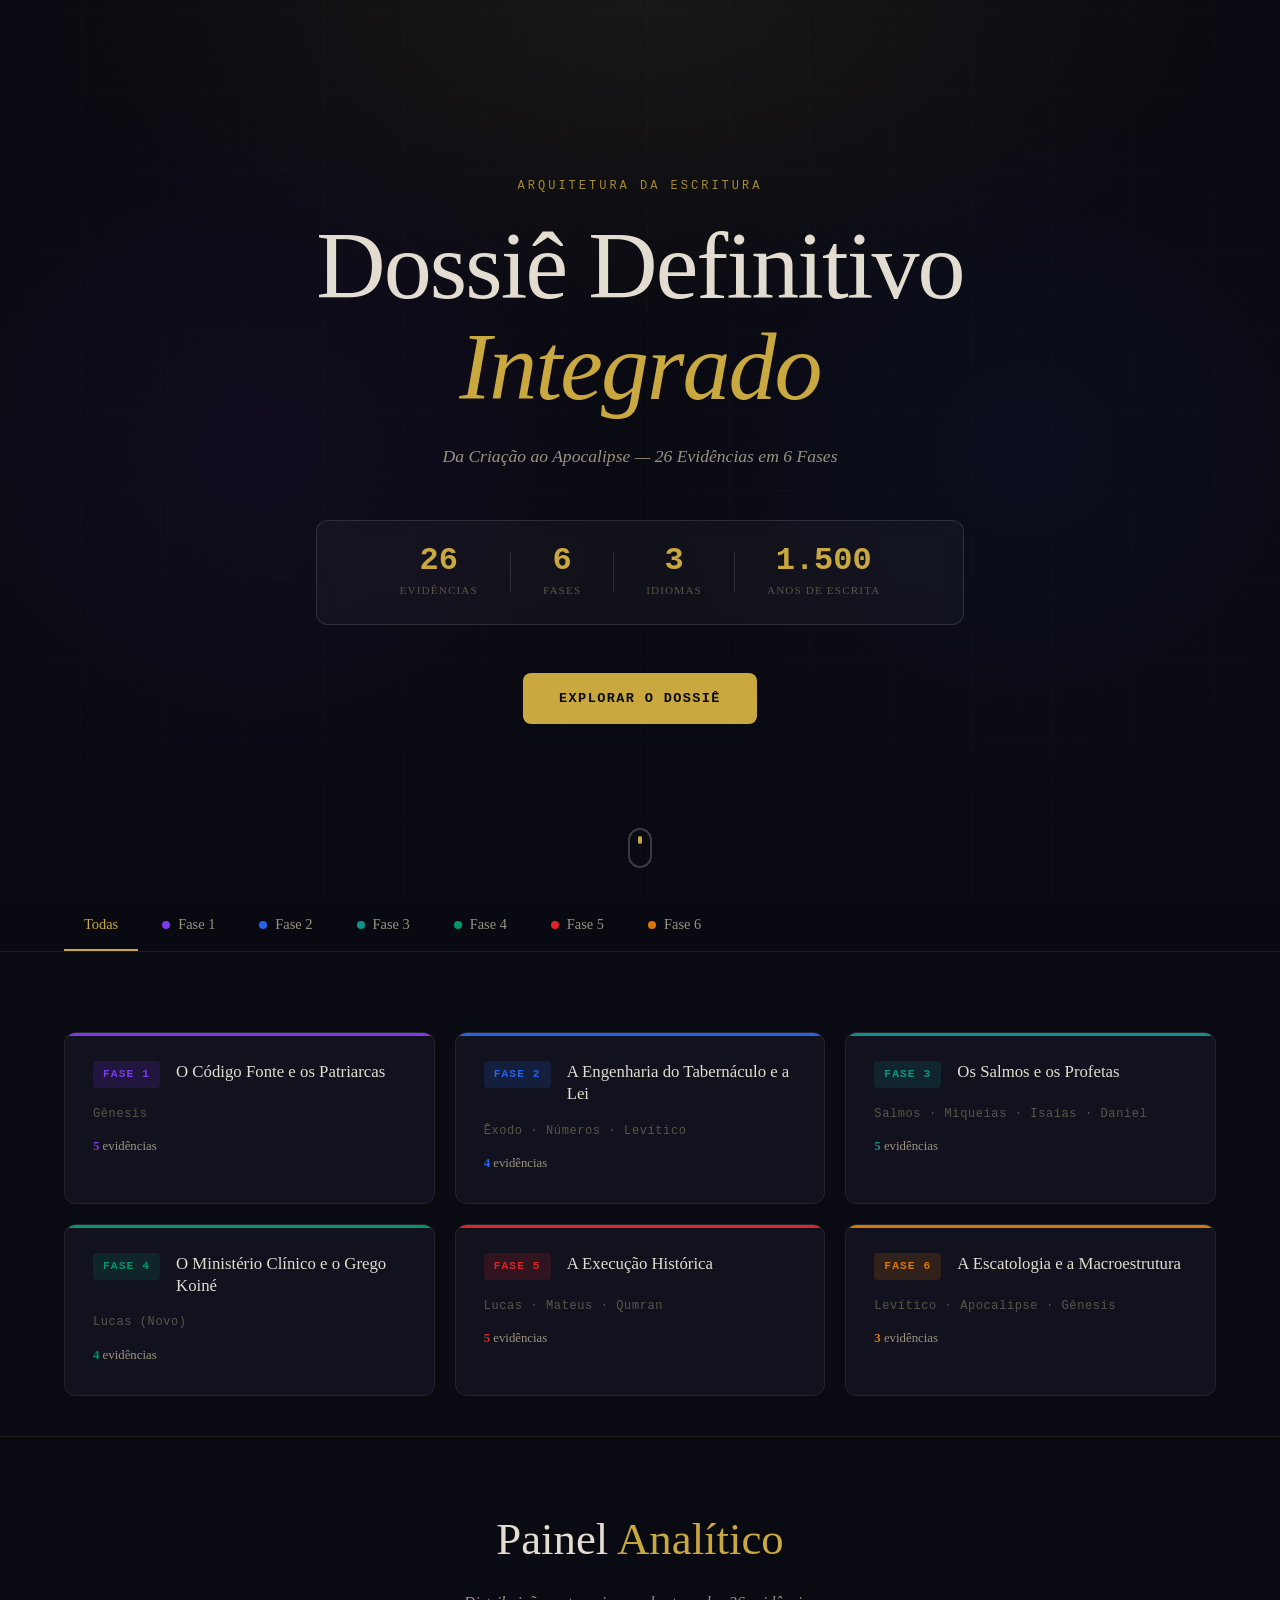
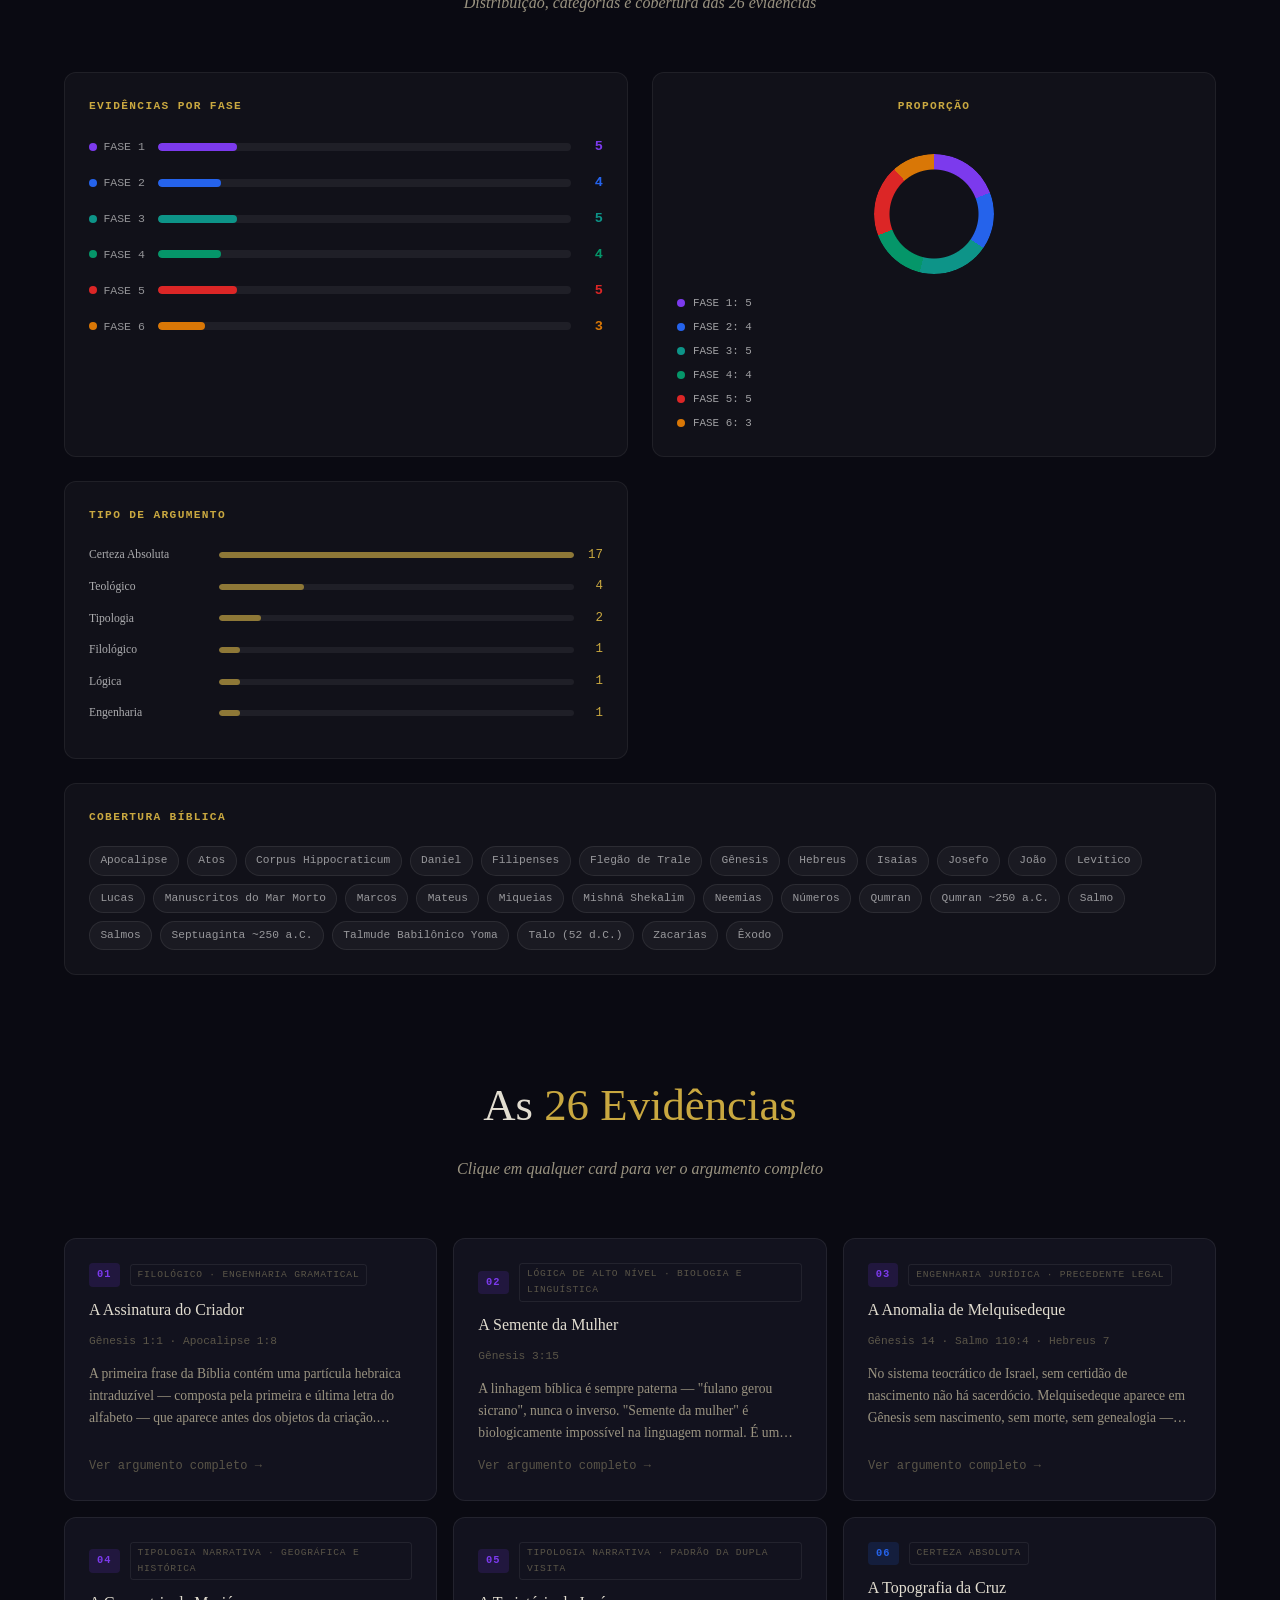
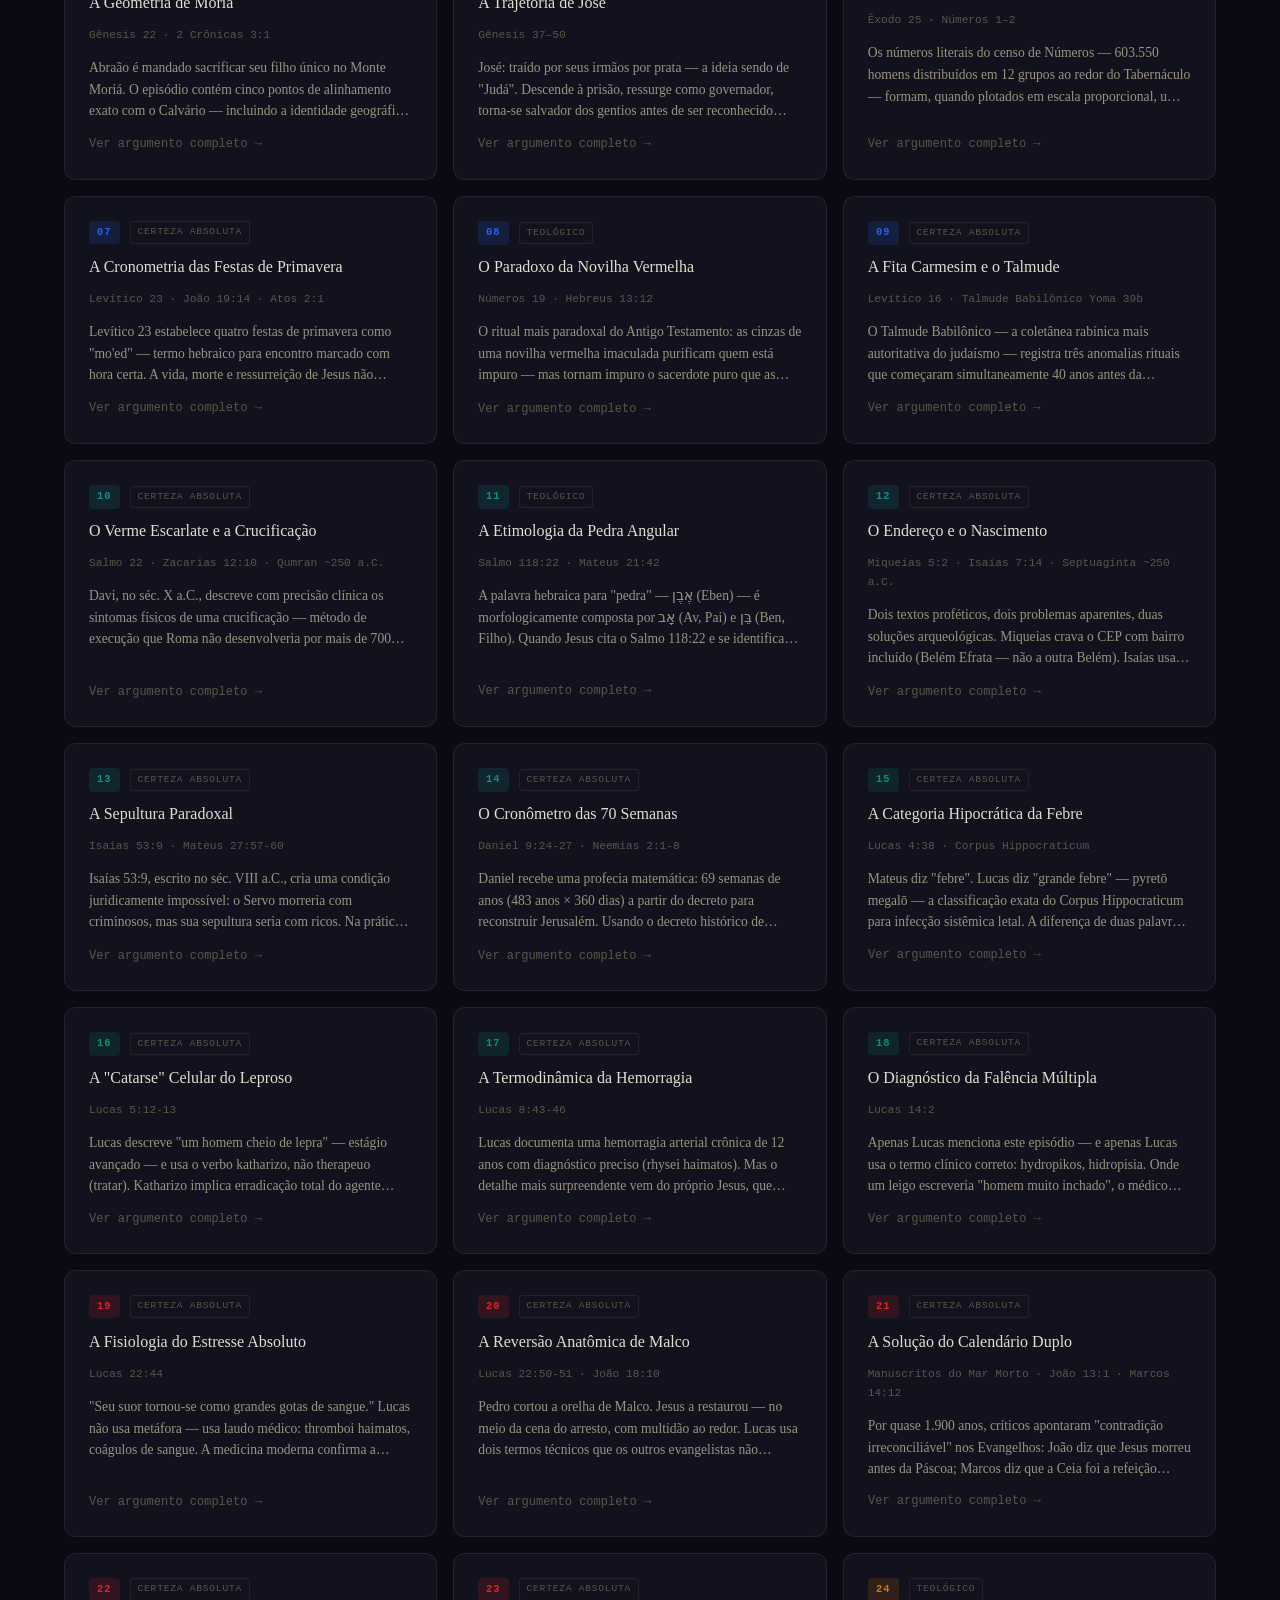
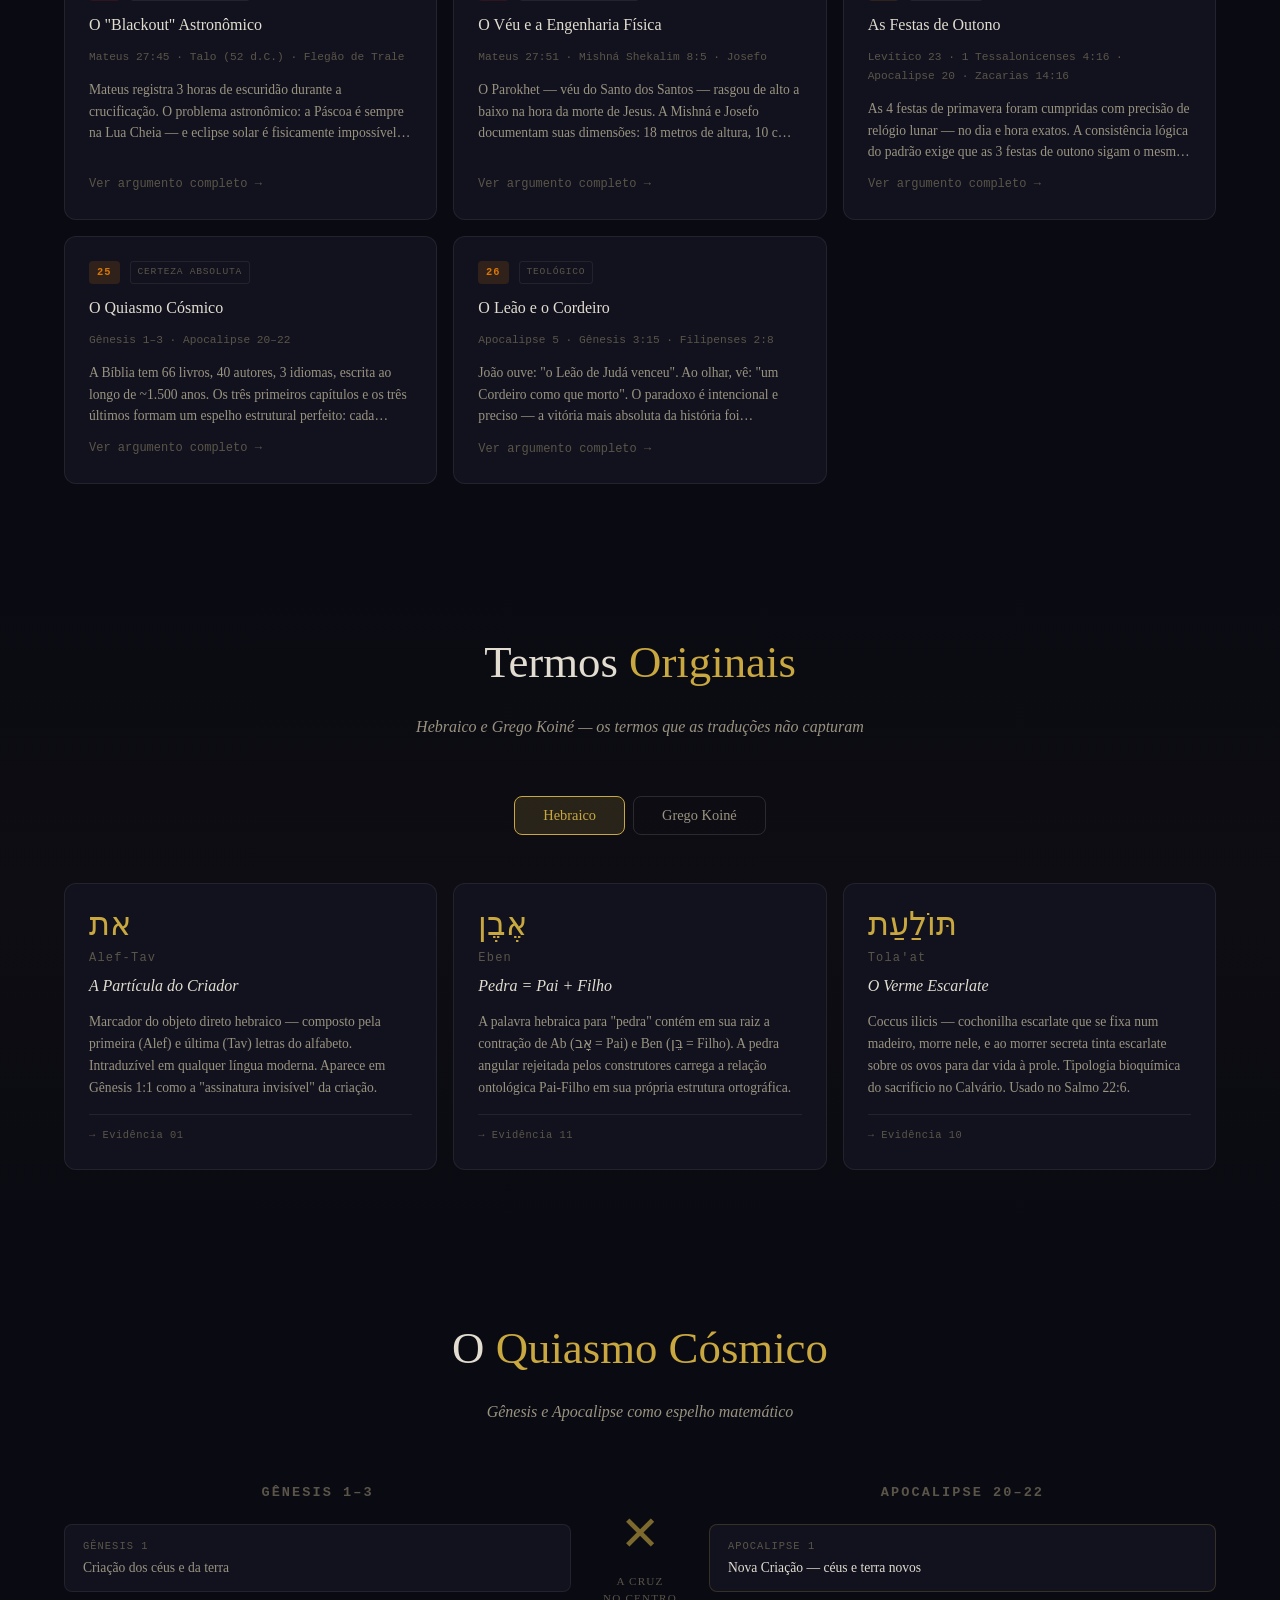
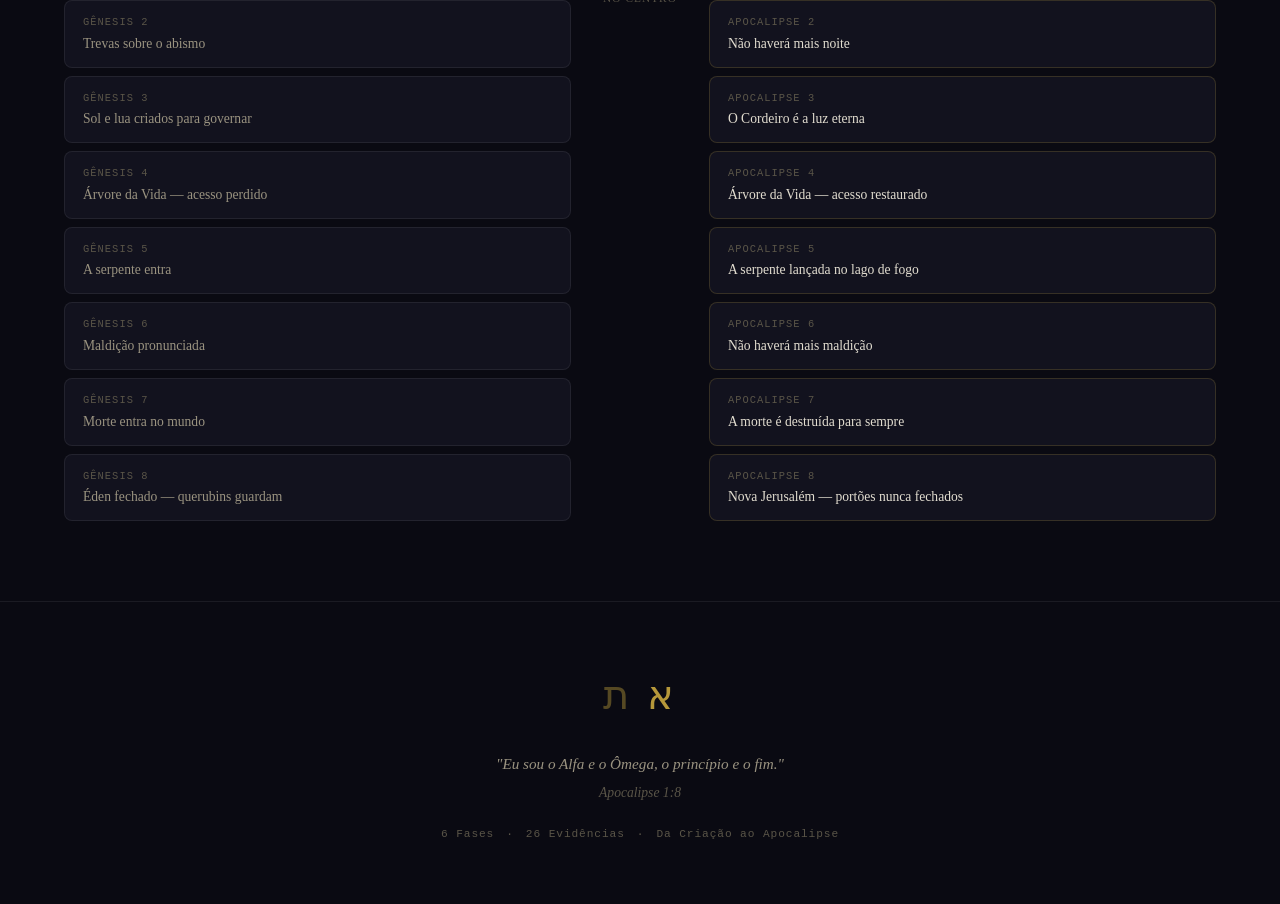
==== index.html @ d9130c36 "feat: Dossiê Definitivo Integrado — 26 evidências apologéticas" ====
<!DOCTYPE html>
<html lang="pt-BR">
<head>
  <meta charset="UTF-8">
  <meta name="viewport" content="width=device-width, initial-scale=1.0">
  <title>Dossiê Definitivo — Da Criação ao Apocalipse</title>
  <link rel="stylesheet" href="style.css">
</head>
<body>

  <!-- HERO -->
  <header class="hero">
    <div class="hero-bg"></div>
    <div class="hero-content">
      <p class="hero-eyebrow">Arquitetura da Escritura</p>
      <h1 class="hero-title">Dossiê Definitivo<br><span>Integrado</span></h1>
      <p class="hero-subtitle">Da Criação ao Apocalipse — 26 Evidências em 6 Fases</p>
      <div class="hero-stats">
        <div class="stat"><span class="stat-num">26</span><span class="stat-label">Evidências</span></div>
        <div class="stat-divider"></div>
        <div class="stat"><span class="stat-num">6</span><span class="stat-label">Fases</span></div>
        <div class="stat-divider"></div>
        <div class="stat"><span class="stat-num">3</span><span class="stat-label">Idiomas</span></div>
        <div class="stat-divider"></div>
        <div class="stat"><span class="stat-num">1.500</span><span class="stat-label">Anos de escrita</span></div>
      </div>
      <a href="#fases" class="hero-cta">Explorar o Dossiê</a>
    </div>
    <div class="scroll-indicator">
      <span></span>
    </div>
  </header>

  <!-- FASES NAV -->
  <nav class="phases-nav" id="fases-nav">
    <div class="phases-nav-inner">
      <button class="phase-btn active" data-phase="all">Todas</button>
      <button class="phase-btn" data-phase="1">
        <span class="phase-dot" style="background:#7c3aed"></span>Fase 1
      </button>
      <button class="phase-btn" data-phase="2">
        <span class="phase-dot" style="background:#2563eb"></span>Fase 2
      </button>
      <button class="phase-btn" data-phase="3">
        <span class="phase-dot" style="background:#0d9488"></span>Fase 3
      </button>
      <button class="phase-btn" data-phase="4">
        <span class="phase-dot" style="background:#059669"></span>Fase 4
      </button>
      <button class="phase-btn" data-phase="5">
        <span class="phase-dot" style="background:#dc2626"></span>Fase 5
      </button>
      <button class="phase-btn" data-phase="6">
        <span class="phase-dot" style="background:#d97706"></span>Fase 6
      </button>
    </div>
  </nav>

  <!-- PHASES OVERVIEW -->
  <section class="phases-overview" id="fases">
    <div class="container">
      <div class="phases-grid" id="phases-grid">
        <!-- Rendered by JS -->
      </div>
    </div>
  </section>

  <!-- DASHBOARD -->
  <section class="dashboard-section" id="dashboard">
    <div class="container">
      <div class="section-header">
        <h2 class="section-title">Painel <span class="gold">Analítico</span></h2>
        <p class="section-subtitle">Distribuição, categorias e cobertura das 26 evidências</p>
      </div>
      <div class="dashboard-grid">
        <div class="dash-widget widget-bars">
          <h3 class="dash-widget-title">Evidências por Fase</h3>
          <div class="dash-bars" id="dash-bars"></div>
        </div>
        <div class="dash-widget widget-donut">
          <h3 class="dash-widget-title">Proporção</h3>
          <div class="dash-donut" id="dash-donut"></div>
          <div class="dash-donut-legend" id="dash-donut-legend"></div>
        </div>
        <div class="dash-widget widget-cats">
          <h3 class="dash-widget-title">Tipo de Argumento</h3>
          <div class="dash-cat-list" id="dash-cat-list"></div>
        </div>
        <div class="dash-widget widget-books">
          <h3 class="dash-widget-title">Cobertura Bíblica</h3>
          <div class="dash-books-chips" id="dash-books-chips"></div>
        </div>
      </div>
    </div>
  </section>

  <!-- EVIDENCE CARDS -->
  <section class="evidences-section">
    <div class="container">
      <div class="section-header">
        <h2 class="section-title">As <span class="gold">26 Evidências</span></h2>
        <p class="section-subtitle">Clique em qualquer card para ver o argumento completo</p>
      </div>
      <div class="cards-grid" id="cards-grid">
        <!-- Rendered by JS -->
      </div>
    </div>
  </section>

  <!-- GLOSSARY -->
  <section class="glossary-section">
    <div class="container">
      <div class="section-header">
        <h2 class="section-title">Termos <span class="gold">Originais</span></h2>
        <p class="section-subtitle">Hebraico e Grego Koiné — os termos que as traduções não capturam</p>
      </div>
      <div class="glossary-tabs">
        <button class="glos-tab active" data-lang="hebraico">Hebraico</button>
        <button class="glos-tab" data-lang="grego">Grego Koiné</button>
      </div>
      <div class="glossary-grid" id="glossary-grid">
        <!-- Rendered by JS -->
      </div>
    </div>
  </section>

  <!-- QUIASMO VISUAL -->
  <section class="chiasm-section">
    <div class="container">
      <div class="section-header">
        <h2 class="section-title">O <span class="gold">Quiasmo Cósmico</span></h2>
        <p class="section-subtitle">Gênesis e Apocalipse como espelho matemático</p>
      </div>
      <div class="chiasm-visual">
        <div class="chiasm-side left">
          <h3>Gênesis 1–3</h3>
          <div class="chiasm-items left-items" id="chiasm-left"></div>
        </div>
        <div class="chiasm-center">
          <div class="chiasm-x">✕</div>
          <div class="chiasm-label">A Cruz<br>no Centro</div>
        </div>
        <div class="chiasm-side right">
          <h3>Apocalipse 20–22</h3>
          <div class="chiasm-items right-items" id="chiasm-right"></div>
        </div>
      </div>
    </div>
  </section>

  <!-- MODAL -->
  <div class="modal-overlay" id="modal-overlay">
    <div class="modal" id="modal">
      <button class="modal-close" id="modal-close">✕</button>
      <div class="modal-content" id="modal-content"></div>
    </div>
  </div>

  <!-- FOOTER -->
  <footer class="footer">
    <div class="container">
      <div class="footer-inner">
        <div class="footer-logo">
          <span class="footer-alef">א</span>
          <span class="footer-tav">ת</span>
        </div>
        <p class="footer-text">
          "Eu sou o Alfa e o Ômega, o princípio e o fim."<br>
          <em>Apocalipse 1:8</em>
        </p>
        <div class="footer-phases">
          <span>6 Fases</span>
          <span>·</span>
          <span>26 Evidências</span>
          <span>·</span>
          <span>Da Criação ao Apocalipse</span>
        </div>
      </div>
    </div>
  </footer>

  <script src="app.js"></script>
</body>
</html>
---- style.css ----
/* =============================================
   RESET & BASE
   ============================================= */
*, *::before, *::after { box-sizing: border-box; margin: 0; padding: 0; }

:root {
  --bg:         #0a0a12;
  --bg2:        #0f0f1a;
  --bg3:        #141422;
  --card:       #12121e;
  --card-hover: #17172a;
  --border:     rgba(255,255,255,0.07);
  --border2:    rgba(255,255,255,0.12);
  --gold:       #c9a840;
  --gold-light: #e8c96a;
  --gold-dim:   rgba(201,168,64,0.15);
  --text:       #e2ddd0;
  --text2:      #9a9380;
  --text3:      #5a5548;

  --p1: #7c3aed; --p1-dim: rgba(124,58,237,0.15);
  --p2: #2563eb; --p2-dim: rgba(37,99,235,0.15);
  --p3: #0d9488; --p3-dim: rgba(13,148,136,0.15);
  --p4: #059669; --p4-dim: rgba(5,150,105,0.15);
  --p5: #dc2626; --p5-dim: rgba(220,38,38,0.15);
  --p6: #d97706; --p6-dim: rgba(217,119,6,0.15);

  --radius: 12px;
  --radius-sm: 8px;
  --transition: 0.25s ease;
}

html { scroll-behavior: smooth; }

body {
  font-family: 'Georgia', 'Times New Roman', serif;
  background: var(--bg);
  color: var(--text);
  line-height: 1.7;
  overflow-x: hidden;
}

.container {
  max-width: 1200px;
  margin: 0 auto;
  padding: 0 24px;
}

/* =============================================
   HERO
   ============================================= */
.hero {
  position: relative;
  min-height: 100vh;
  display: flex;
  align-items: center;
  justify-content: center;
  overflow: hidden;
}

.hero-bg {
  position: absolute;
  inset: 0;
  background:
    radial-gradient(ellipse 80% 60% at 50% 0%, rgba(201,168,64,0.08) 0%, transparent 60%),
    radial-gradient(ellipse 60% 80% at 20% 50%, rgba(124,58,237,0.06) 0%, transparent 50%),
    radial-gradient(ellipse 60% 80% at 80% 50%, rgba(37,99,235,0.05) 0%, transparent 50%),
    var(--bg);
}

.hero-bg::before {
  content: '';
  position: absolute;
  inset: 0;
  background-image:
    repeating-linear-gradient(
      0deg,
      transparent,
      transparent 80px,
      rgba(255,255,255,0.012) 80px,
      rgba(255,255,255,0.012) 81px
    ),
    repeating-linear-gradient(
      90deg,
      transparent,
      transparent 80px,
      rgba(255,255,255,0.012) 80px,
      rgba(255,255,255,0.012) 81px
    );
}

.hero-content {
  position: relative;
  z-index: 1;
  text-align: center;
  max-width: 760px;
  padding: 40px 24px;
}

.hero-eyebrow {
  font-family: 'Courier New', monospace;
  font-size: 0.75rem;
  letter-spacing: 0.25em;
  text-transform: uppercase;
  color: var(--gold);
  margin-bottom: 20px;
  opacity: 0.8;
}

.hero-title {
  font-size: clamp(3rem, 8vw, 6rem);
  font-weight: 400;
  line-height: 1.05;
  letter-spacing: -0.02em;
  color: var(--text);
  margin-bottom: 24px;
}

.hero-title span {
  color: var(--gold);
  font-style: italic;
}

.hero-subtitle {
  font-size: 1.1rem;
  color: var(--text2);
  margin-bottom: 48px;
  font-style: italic;
}

.hero-stats {
  display: flex;
  align-items: center;
  justify-content: center;
  gap: 0;
  margin-bottom: 48px;
  padding: 24px 32px;
  background: rgba(255,255,255,0.03);
  border: 1px solid var(--border2);
  border-radius: var(--radius);
  backdrop-filter: blur(8px);
  flex-wrap: wrap;
  gap: 8px;
}

.stat {
  display: flex;
  flex-direction: column;
  align-items: center;
  padding: 0 24px;
}

.stat-num {
  font-size: 2rem;
  font-weight: 700;
  color: var(--gold);
  font-family: 'Courier New', monospace;
  line-height: 1;
}

.stat-label {
  font-size: 0.7rem;
  color: var(--text3);
  letter-spacing: 0.1em;
  text-transform: uppercase;
  margin-top: 4px;
}

.stat-divider {
  width: 1px;
  height: 40px;
  background: var(--border2);
}

.hero-cta {
  display: inline-block;
  padding: 14px 36px;
  background: var(--gold);
  color: #0a0a12;
  text-decoration: none;
  font-family: 'Courier New', monospace;
  font-size: 0.85rem;
  letter-spacing: 0.1em;
  text-transform: uppercase;
  border-radius: var(--radius-sm);
  font-weight: 700;
  transition: all var(--transition);
}

.hero-cta:hover {
  background: var(--gold-light);
  transform: translateY(-2px);
  box-shadow: 0 8px 32px rgba(201,168,64,0.3);
}

.scroll-indicator {
  position: absolute;
  bottom: 32px;
  left: 50%;
  transform: translateX(-50%);
}

.scroll-indicator span {
  display: block;
  width: 24px;
  height: 40px;
  border: 2px solid rgba(255,255,255,0.2);
  border-radius: 12px;
  position: relative;
}

.scroll-indicator span::after {
  content: '';
  position: absolute;
  top: 6px;
  left: 50%;
  transform: translateX(-50%);
  width: 4px;
  height: 8px;
  background: var(--gold);
  border-radius: 2px;
  animation: scroll-bounce 2s ease infinite;
}

@keyframes scroll-bounce {
  0%, 100% { top: 6px; opacity: 1; }
  50% { top: 18px; opacity: 0.3; }
}

/* =============================================
   PHASES NAV
   ============================================= */
.phases-nav {
  position: sticky;
  top: 0;
  z-index: 100;
  background: rgba(10, 10, 18, 0.92);
  backdrop-filter: blur(16px);
  border-bottom: 1px solid var(--border);
}

.phases-nav-inner {
  max-width: 1200px;
  margin: 0 auto;
  padding: 0 24px;
  display: flex;
  gap: 4px;
  overflow-x: auto;
  scrollbar-width: none;
  -ms-overflow-style: none;
}

.phases-nav-inner::-webkit-scrollbar { display: none; }

.phase-btn {
  padding: 16px 20px;
  background: none;
  border: none;
  color: var(--text2);
  cursor: pointer;
  font-family: 'Georgia', serif;
  font-size: 0.9rem;
  white-space: nowrap;
  border-bottom: 2px solid transparent;
  transition: all var(--transition);
  display: flex;
  align-items: center;
  gap: 8px;
}

.phase-btn:hover { color: var(--text); }

.phase-btn.active {
  color: var(--gold);
  border-bottom-color: var(--gold);
}

.phase-dot {
  display: inline-block;
  width: 8px;
  height: 8px;
  border-radius: 50%;
  flex-shrink: 0;
}

/* =============================================
   PHASES OVERVIEW
   ============================================= */
.phases-overview {
  padding: 80px 0 40px;
}

.phases-grid {
  display: grid;
  grid-template-columns: repeat(auto-fill, minmax(340px, 1fr));
  gap: 20px;
}

.phase-card {
  background: var(--card);
  border: 1px solid var(--border);
  border-radius: var(--radius);
  padding: 28px;
  cursor: pointer;
  transition: all var(--transition);
  position: relative;
  overflow: hidden;
}

.phase-card::before {
  content: '';
  position: absolute;
  top: 0;
  left: 0;
  right: 0;
  height: 3px;
  background: var(--phase-color, var(--gold));
  border-radius: var(--radius) var(--radius) 0 0;
}

.phase-card:hover {
  border-color: var(--border2);
  background: var(--card-hover);
  transform: translateY(-2px);
}

.phase-card-header {
  display: flex;
  align-items: flex-start;
  gap: 16px;
  margin-bottom: 16px;
}

.phase-num {
  font-family: 'Courier New', monospace;
  font-size: 0.7rem;
  font-weight: 700;
  letter-spacing: 0.1em;
  color: var(--phase-color, var(--gold));
  background: var(--phase-dim, var(--gold-dim));
  padding: 4px 10px;
  border-radius: 4px;
  white-space: nowrap;
}

.phase-card-title {
  font-size: 1.05rem;
  color: var(--text);
  font-weight: 400;
  line-height: 1.3;
}

.phase-card-books {
  font-size: 0.75rem;
  color: var(--text3);
  font-family: 'Courier New', monospace;
  margin-bottom: 12px;
  letter-spacing: 0.05em;
}

.phase-card-count {
  font-size: 0.8rem;
  color: var(--text2);
}

.phase-card-count strong {
  color: var(--phase-color, var(--gold));
}

/* =============================================
   SECTION HEADERS
   ============================================= */
.section-header {
  text-align: center;
  margin-bottom: 56px;
}

.section-title {
  font-size: clamp(1.8rem, 4vw, 2.8rem);
  font-weight: 400;
  color: var(--text);
  margin-bottom: 12px;
}

.section-subtitle {
  font-size: 1rem;
  color: var(--text2);
  font-style: italic;
}

.gold { color: var(--gold); }

/* =============================================
   EVIDENCE CARDS
   ============================================= */
.evidences-section {
  padding: 60px 0 80px;
}

.cards-grid {
  display: grid;
  grid-template-columns: repeat(auto-fill, minmax(300px, 1fr));
  gap: 16px;
}

.ev-card {
  background: var(--card);
  border: 1px solid var(--border);
  border-radius: var(--radius);
  padding: 24px;
  cursor: pointer;
  transition: all var(--transition);
  position: relative;
  overflow: hidden;
  display: flex;
  flex-direction: column;
  gap: 12px;
}

.ev-card::after {
  content: '';
  position: absolute;
  inset: 0;
  background: linear-gradient(135deg, var(--phase-dim, transparent), transparent);
  opacity: 0;
  transition: opacity var(--transition);
}

.ev-card:hover {
  border-color: var(--border2);
  background: var(--card-hover);
  transform: translateY(-3px);
  box-shadow: 0 12px 40px rgba(0,0,0,0.4);
}

.ev-card:hover::after { opacity: 1; }

.ev-card-top {
  display: flex;
  align-items: center;
  gap: 10px;
}

.ev-number {
  font-family: 'Courier New', monospace;
  font-size: 0.65rem;
  font-weight: 700;
  color: var(--phase-color, var(--gold));
  background: var(--phase-dim, var(--gold-dim));
  padding: 3px 8px;
  border-radius: 4px;
  letter-spacing: 0.1em;
  white-space: nowrap;
}

.ev-category-badge {
  font-family: 'Courier New', monospace;
  font-size: 0.6rem;
  color: var(--text3);
  text-transform: uppercase;
  letter-spacing: 0.08em;
  padding: 2px 7px;
  border: 1px solid var(--border);
  border-radius: 3px;
}

.ev-card-title {
  font-size: 1rem;
  color: var(--text);
  font-weight: 400;
  line-height: 1.35;
}

.ev-card-ref {
  font-family: 'Courier New', monospace;
  font-size: 0.7rem;
  color: var(--text3);
}

.ev-card-excerpt {
  font-size: 0.85rem;
  color: var(--text2);
  line-height: 1.6;
  display: -webkit-box;
  -webkit-line-clamp: 3;
  -webkit-box-orient: vertical;
  overflow: hidden;
}

.ev-card-arrow {
  font-size: 0.75rem;
  color: var(--text3);
  font-family: 'Courier New', monospace;
  margin-top: auto;
  transition: color var(--transition), transform var(--transition);
  display: flex;
  align-items: center;
  gap: 6px;
}

.ev-card:hover .ev-card-arrow {
  color: var(--phase-color, var(--gold));
  transform: translateX(4px);
}

.ev-card.hidden {
  display: none;
}

/* =============================================
   GLOSSARY
   ============================================= */
.glossary-section {
  padding: 60px 0 80px;
  background: linear-gradient(180deg, transparent, rgba(201,168,64,0.02), transparent);
}

.glossary-tabs {
  display: flex;
  gap: 8px;
  justify-content: center;
  margin-bottom: 48px;
}

.glos-tab {
  padding: 10px 28px;
  background: none;
  border: 1px solid var(--border2);
  color: var(--text2);
  border-radius: var(--radius-sm);
  cursor: pointer;
  font-family: 'Georgia', serif;
  font-size: 0.9rem;
  transition: all var(--transition);
}

.glos-tab.active {
  background: var(--gold-dim);
  border-color: var(--gold);
  color: var(--gold);
}

.glos-tab:hover:not(.active) {
  border-color: var(--border2);
  color: var(--text);
}

.glossary-grid {
  display: grid;
  grid-template-columns: repeat(auto-fill, minmax(280px, 1fr));
  gap: 16px;
}

.glos-card {
  background: var(--card);
  border: 1px solid var(--border);
  border-radius: var(--radius);
  padding: 24px;
  transition: all var(--transition);
  display: none;
}

.glos-card.visible {
  display: block;
}

.glos-card:hover {
  border-color: var(--border2);
  transform: translateY(-2px);
}

.glos-original {
  font-size: 2rem;
  color: var(--gold);
  font-family: serif;
  line-height: 1;
  margin-bottom: 8px;
}

.glos-transliteration {
  font-family: 'Courier New', monospace;
  font-size: 0.75rem;
  color: var(--text3);
  letter-spacing: 0.1em;
  margin-bottom: 4px;
}

.glos-term {
  font-size: 1rem;
  color: var(--text);
  margin-bottom: 12px;
  font-style: italic;
}

.glos-meaning {
  font-size: 0.85rem;
  color: var(--text2);
  line-height: 1.6;
  margin-bottom: 16px;
}

.glos-appears {
  font-family: 'Courier New', monospace;
  font-size: 0.65rem;
  color: var(--text3);
  letter-spacing: 0.05em;
  border-top: 1px solid var(--border);
  padding-top: 12px;
  margin-top: 4px;
}

/* =============================================
   QUIASMO
   ============================================= */
.chiasm-section {
  padding: 60px 0 80px;
}

.chiasm-visual {
  display: grid;
  grid-template-columns: 1fr auto 1fr;
  gap: 32px;
  align-items: start;
  margin-top: 16px;
}

.chiasm-side h3 {
  font-size: 0.85rem;
  letter-spacing: 0.15em;
  text-transform: uppercase;
  color: var(--text3);
  font-family: 'Courier New', monospace;
  margin-bottom: 20px;
  text-align: center;
}

.chiasm-items {
  display: flex;
  flex-direction: column;
  gap: 8px;
}

.chiasm-item {
  padding: 14px 18px;
  background: var(--card);
  border: 1px solid var(--border);
  border-radius: var(--radius-sm);
  font-size: 0.85rem;
  color: var(--text2);
  line-height: 1.4;
  position: relative;
  transition: all var(--transition);
}

.chiasm-item:hover {
  border-color: var(--gold);
  color: var(--text);
  background: var(--gold-dim);
}

.chiasm-item .item-label {
  font-family: 'Courier New', monospace;
  font-size: 0.65rem;
  color: var(--text3);
  margin-bottom: 4px;
  display: block;
  letter-spacing: 0.1em;
  text-transform: uppercase;
}

.chiasm-item.mirror {
  border-color: rgba(201,168,64,0.2);
  color: var(--text);
}

.chiasm-center {
  display: flex;
  flex-direction: column;
  align-items: center;
  gap: 12px;
  padding-top: 32px;
  position: sticky;
  top: 80px;
}

.chiasm-x {
  font-size: 3rem;
  color: var(--gold);
  opacity: 0.6;
  font-family: 'Courier New', monospace;
  line-height: 1;
}

.chiasm-label {
  font-size: 0.7rem;
  text-align: center;
  color: var(--text3);
  letter-spacing: 0.1em;
  text-transform: uppercase;
  line-height: 1.5;
}

/* =============================================
   MODAL
   ============================================= */
.modal-overlay {
  position: fixed;
  inset: 0;
  background: rgba(0,0,0,0.85);
  backdrop-filter: blur(8px);
  z-index: 1000;
  display: none;
  align-items: center;
  justify-content: center;
  padding: 24px;
}

.modal-overlay.open {
  display: flex;
}

.modal {
  background: var(--bg2);
  border: 1px solid var(--border2);
  border-radius: 16px;
  max-width: 720px;
  width: 100%;
  max-height: 85vh;
  overflow-y: auto;
  position: relative;
  scrollbar-width: thin;
  scrollbar-color: var(--border2) transparent;
}

.modal::-webkit-scrollbar { width: 6px; }
.modal::-webkit-scrollbar-track { background: transparent; }
.modal::-webkit-scrollbar-thumb { background: var(--border2); border-radius: 3px; }

.modal-close {
  position: sticky;
  top: 20px;
  float: right;
  margin: 20px 20px 0 0;
  background: rgba(255,255,255,0.08);
  border: none;
  color: var(--text2);
  width: 36px;
  height: 36px;
  border-radius: 50%;
  cursor: pointer;
  font-size: 0.85rem;
  display: flex;
  align-items: center;
  justify-content: center;
  z-index: 1;
  transition: all var(--transition);
}

.modal-close:hover {
  background: rgba(255,255,255,0.15);
  color: var(--text);
}

.modal-content {
  padding: 32px 40px 40px;
  clear: both;
}

.modal-phase-label {
  font-family: 'Courier New', monospace;
  font-size: 0.65rem;
  letter-spacing: 0.15em;
  text-transform: uppercase;
  margin-bottom: 8px;
  display: flex;
  align-items: center;
  gap: 10px;
}

.modal-num {
  font-family: 'Courier New', monospace;
  font-size: 0.7rem;
  font-weight: 700;
  padding: 4px 10px;
  border-radius: 4px;
}

.modal-title {
  font-size: clamp(1.4rem, 3vw, 1.8rem);
  color: var(--text);
  font-weight: 400;
  margin-bottom: 8px;
  line-height: 1.3;
}

.modal-refs {
  font-family: 'Courier New', monospace;
  font-size: 0.75rem;
  color: var(--text3);
  margin-bottom: 28px;
  letter-spacing: 0.05em;
}

.modal-divider {
  height: 1px;
  background: var(--border);
  margin: 24px 0;
}

.modal-block {
  margin-bottom: 24px;
}

.modal-block-label {
  font-family: 'Courier New', monospace;
  font-size: 0.65rem;
  letter-spacing: 0.15em;
  text-transform: uppercase;
  color: var(--gold);
  margin-bottom: 10px;
  display: block;
}

.modal-fact {
  font-size: 1rem;
  color: var(--text);
  line-height: 1.7;
  font-style: italic;
}

.modal-logic {
  font-size: 0.95rem;
  color: var(--text2);
  line-height: 1.8;
}

.modal-logic strong {
  color: var(--text);
}

.modal-block-context {
  background: rgba(201, 168, 64, 0.05);
  border-left: 2px solid rgba(201, 168, 64, 0.3);
  padding: 14px 16px;
  border-radius: 0 6px 6px 0;
}

.modal-context {
  font-size: 0.92rem;
  color: var(--text2);
  line-height: 1.75;
}

.modal-context strong, .modal-context em {
  color: var(--text);
}

.modal-category {
  display: inline-block;
  font-family: 'Courier New', monospace;
  font-size: 0.65rem;
  letter-spacing: 0.1em;
  text-transform: uppercase;
  padding: 4px 10px;
  border: 1px solid var(--border2);
  border-radius: 4px;
  color: var(--text3);
  margin-bottom: 20px;
}

.modal-related {
  margin-top: 32px;
  padding-top: 24px;
  border-top: 1px solid var(--border);
}

.modal-related-label {
  font-family: 'Courier New', monospace;
  font-size: 0.65rem;
  letter-spacing: 0.15em;
  text-transform: uppercase;
  color: var(--text3);
  margin-bottom: 12px;
  display: block;
}

.modal-related-chips {
  display: flex;
  flex-wrap: wrap;
  gap: 8px;
}

.related-chip {
  font-size: 0.78rem;
  color: var(--text2);
  background: var(--card);
  border: 1px solid var(--border);
  padding: 4px 12px;
  border-radius: 20px;
  cursor: pointer;
  transition: all var(--transition);
  font-family: 'Georgia', serif;
}

.related-chip:hover {
  border-color: var(--gold);
  color: var(--gold);
  background: var(--gold-dim);
}

/* =============================================
   FOOTER
   ============================================= */
.footer {
  border-top: 1px solid var(--border);
  padding: 60px 0;
  text-align: center;
}

.footer-inner {
  display: flex;
  flex-direction: column;
  align-items: center;
  gap: 20px;
}

.footer-logo {
  font-size: 2.5rem;
  letter-spacing: 0.1em;
}

.footer-alef {
  color: var(--gold);
  opacity: 0.9;
}

.footer-tav {
  color: var(--gold);
  opacity: 0.4;
}

.footer-text {
  color: var(--text2);
  font-style: italic;
  font-size: 0.95rem;
  line-height: 1.8;
}

.footer-text em {
  color: var(--text3);
  font-size: 0.85rem;
}

.footer-phases {
  display: flex;
  gap: 12px;
  font-family: 'Courier New', monospace;
  font-size: 0.7rem;
  color: var(--text3);
  letter-spacing: 0.08em;
}

/* =============================================
   RESPONSIVE
   ============================================= */
@media (max-width: 768px) {
  .hero-stats {
    padding: 16px;
    gap: 4px;
  }
  .stat { padding: 0 12px; }
  .stat-num { font-size: 1.5rem; }
  .stat-divider { height: 30px; }

  .chiasm-visual {
    grid-template-columns: 1fr;
    gap: 24px;
  }
  .chiasm-center {
    order: -1;
    padding-top: 0;
    position: static;
    flex-direction: row;
    justify-content: center;
  }
  .modal-content { padding: 24px; }
  .phases-grid { grid-template-columns: 1fr; }
}

/* =============================================
   ANIMATIONS
   ============================================= */
@keyframes fade-up {
  from { opacity: 0; transform: translateY(20px); }
  to   { opacity: 1; transform: translateY(0); }
}

.fade-up {
  animation: fade-up 0.5s ease forwards;
  opacity: 0;
}

.ev-card { animation: fade-up 0.4s ease forwards; opacity: 0; }

/* stagger via nth-child approximation */
.ev-card:nth-child(1)  { animation-delay: 0.02s; }
.ev-card:nth-child(2)  { animation-delay: 0.04s; }
.ev-card:nth-child(3)  { animation-delay: 0.06s; }
.ev-card:nth-child(4)  { animation-delay: 0.08s; }
.ev-card:nth-child(5)  { animation-delay: 0.10s; }
.ev-card:nth-child(6)  { animation-delay: 0.12s; }
.ev-card:nth-child(7)  { animation-delay: 0.14s; }
.ev-card:nth-child(8)  { animation-delay: 0.16s; }
.ev-card:nth-child(9)  { animation-delay: 0.18s; }
.ev-card:nth-child(10) { animation-delay: 0.20s; }
.ev-card:nth-child(n+11) { animation-delay: 0.22s; }

/* =============================================
   DASHBOARD
   ============================================= */
.dashboard-section {
  padding: 4rem 0 2rem;
  border-top: 1px solid rgba(196,169,64,0.12);
}

.dashboard-grid {
  display: grid;
  grid-template-columns: 1fr 1fr;
  gap: 1.5rem;
  margin-top: 2rem;
}

.dash-widget {
  background: rgba(255,255,255,0.03);
  border: 1px solid rgba(255,255,255,0.06);
  border-radius: 12px;
  padding: 1.5rem;
}

.widget-books {
  grid-column: 1 / -1;
}

.dash-widget-title {
  font-family: 'Courier New', monospace;
  font-size: 0.7rem;
  letter-spacing: 0.12em;
  text-transform: uppercase;
  color: var(--gold);
  margin: 0 0 1.2rem;
}

/* Bars */
.dash-bar-row {
  display: flex;
  align-items: center;
  gap: 0.8rem;
  margin-bottom: 0.8rem;
}

.dash-bar-label {
  background: none;
  border: none;
  cursor: pointer;
  display: flex;
  align-items: center;
  gap: 0.4rem;
  font-family: 'Courier New', monospace;
  font-size: 0.72rem;
  color: rgba(255,255,255,0.55);
  min-width: 54px;
  padding: 0;
  transition: color 0.2s;
}

.dash-bar-label:hover { color: #fff; }

.dash-phase-dot {
  width: 8px;
  height: 8px;
  border-radius: 50%;
  flex-shrink: 0;
}

.dash-bar-track {
  flex: 1;
  height: 8px;
  background: rgba(255,255,255,0.06);
  border-radius: 4px;
  overflow: hidden;
}

.dash-bar-fill {
  height: 100%;
  border-radius: 4px;
  transition: width 0.9s cubic-bezier(0.4,0,0.2,1);
}

.dash-bar-count {
  font-family: 'Courier New', monospace;
  font-size: 0.85rem;
  font-weight: bold;
  min-width: 1.2rem;
  text-align: right;
}

/* Donut */
.widget-donut {
  display: flex;
  flex-direction: column;
  align-items: center;
  gap: 1.2rem;
}

.dash-donut {
  width: 120px;
  height: 120px;
  border-radius: 50%;
  mask: radial-gradient(circle, transparent 44px, black 45px);
  -webkit-mask: radial-gradient(circle, transparent 44px, black 45px);
  transition: transform 0.3s;
  flex-shrink: 0;
}

.dash-donut:hover { transform: scale(1.06); }

.dash-donut-legend {
  display: flex;
  flex-direction: column;
  gap: 0.35rem;
  width: 100%;
}

.dash-legend-item {
  display: flex;
  align-items: center;
  gap: 0.5rem;
}

.dash-legend-dot {
  width: 8px;
  height: 8px;
  border-radius: 50%;
  flex-shrink: 0;
}

.dash-legend-text {
  font-family: 'Courier New', monospace;
  font-size: 0.68rem;
  color: rgba(255,255,255,0.6);
}

/* Categories */
.dash-cat-row {
  display: flex;
  align-items: center;
  gap: 0.6rem;
  margin-bottom: 0.65rem;
}

.dash-cat-name {
  font-size: 0.73rem;
  color: rgba(255,255,255,0.65);
  min-width: 120px;
}

.dash-cat-track {
  flex: 1;
  height: 6px;
  background: rgba(255,255,255,0.06);
  border-radius: 3px;
  overflow: hidden;
}

.dash-cat-fill {
  height: 100%;
  background: var(--gold);
  border-radius: 3px;
  opacity: 0.65;
  transition: width 0.9s cubic-bezier(0.4,0,0.2,1);
}

.dash-cat-count {
  font-family: 'Courier New', monospace;
  font-size: 0.78rem;
  color: var(--gold);
  min-width: 1.2rem;
  text-align: right;
}

/* Books chips */
.dash-books-chips {
  display: flex;
  flex-wrap: wrap;
  gap: 0.5rem;
}

.dash-book-chip {
  font-family: 'Courier New', monospace;
  font-size: 0.7rem;
  color: rgba(255,255,255,0.55);
  background: rgba(255,255,255,0.04);
  border: 1px solid rgba(255,255,255,0.08);
  padding: 0.25rem 0.65rem;
  border-radius: 20px;
  transition: background 0.2s, color 0.2s, border-color 0.2s;
}

.dash-book-chip:hover {
  background: rgba(196,168,64,0.12);
  color: var(--gold);
  border-color: rgba(196,168,64,0.3);
}

@media (max-width: 768px) {
  .dashboard-grid { grid-template-columns: 1fr; }
  .widget-books { grid-column: 1; }
}
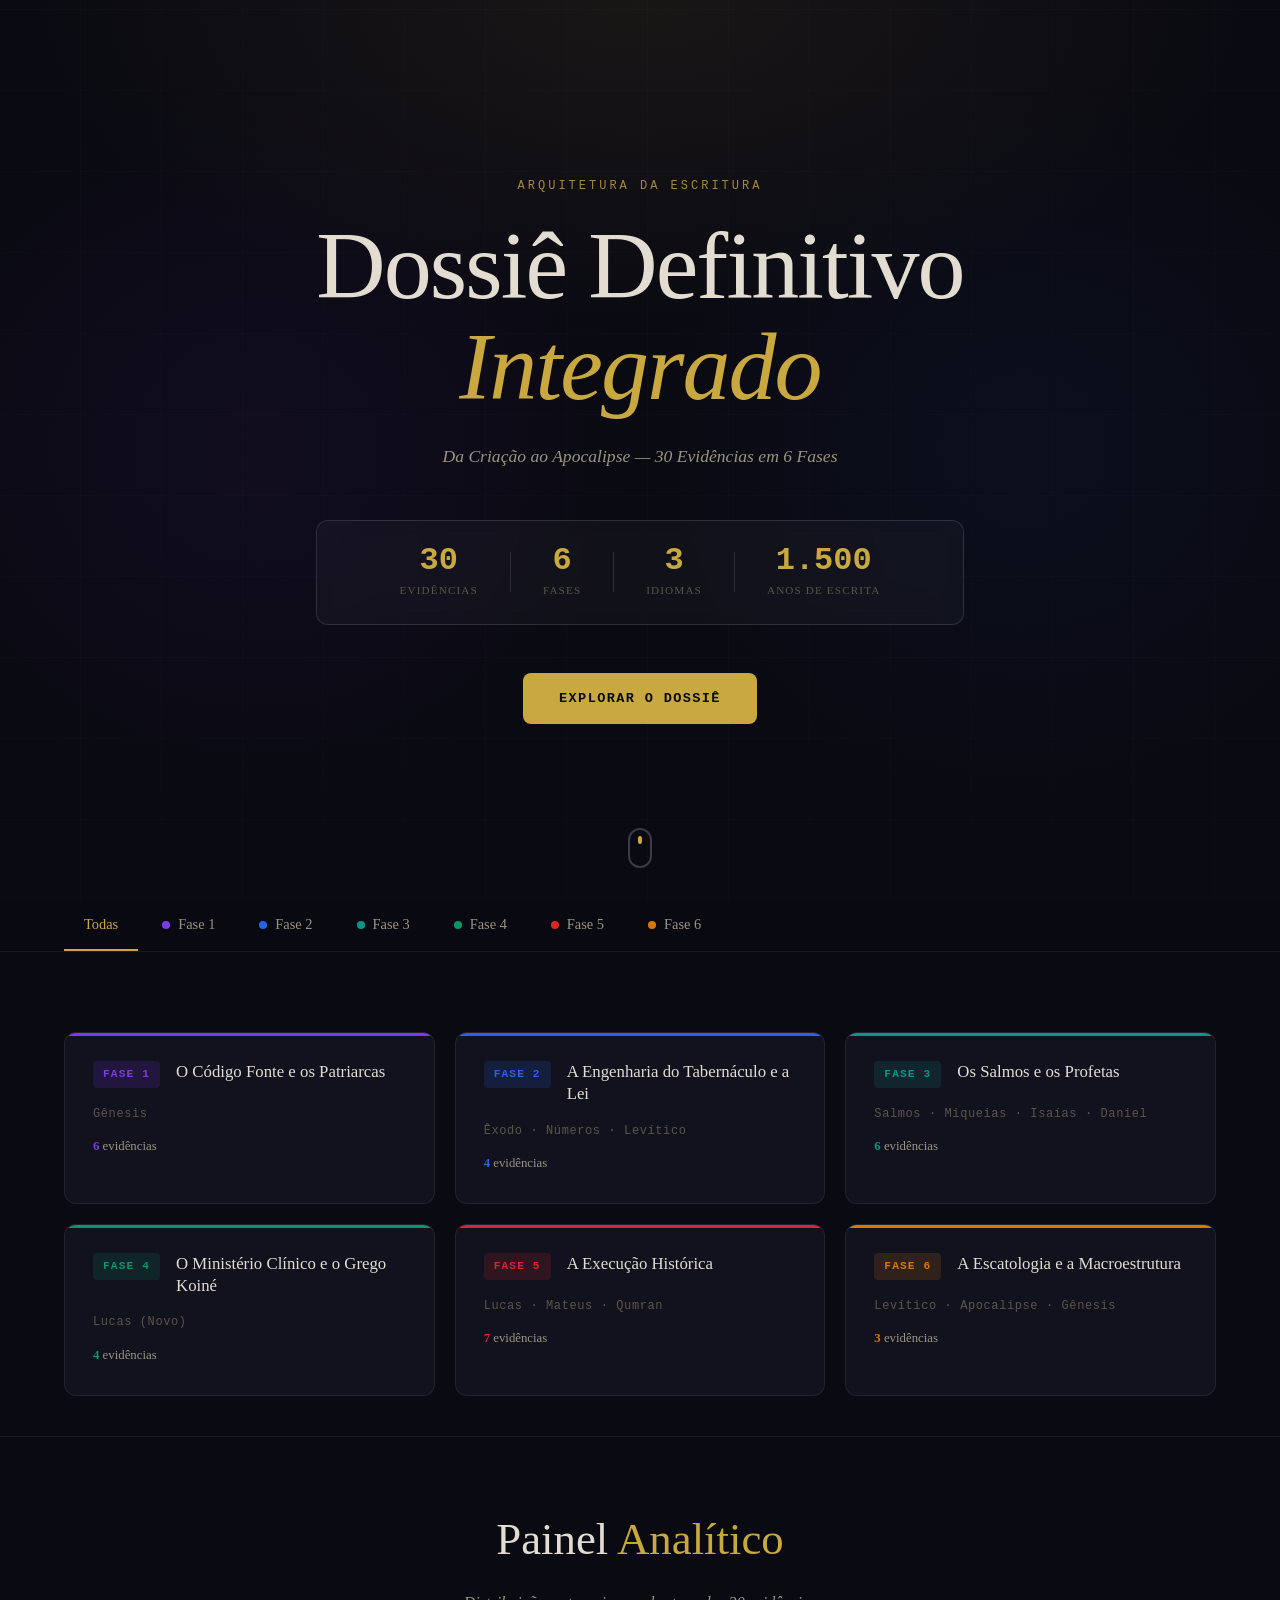
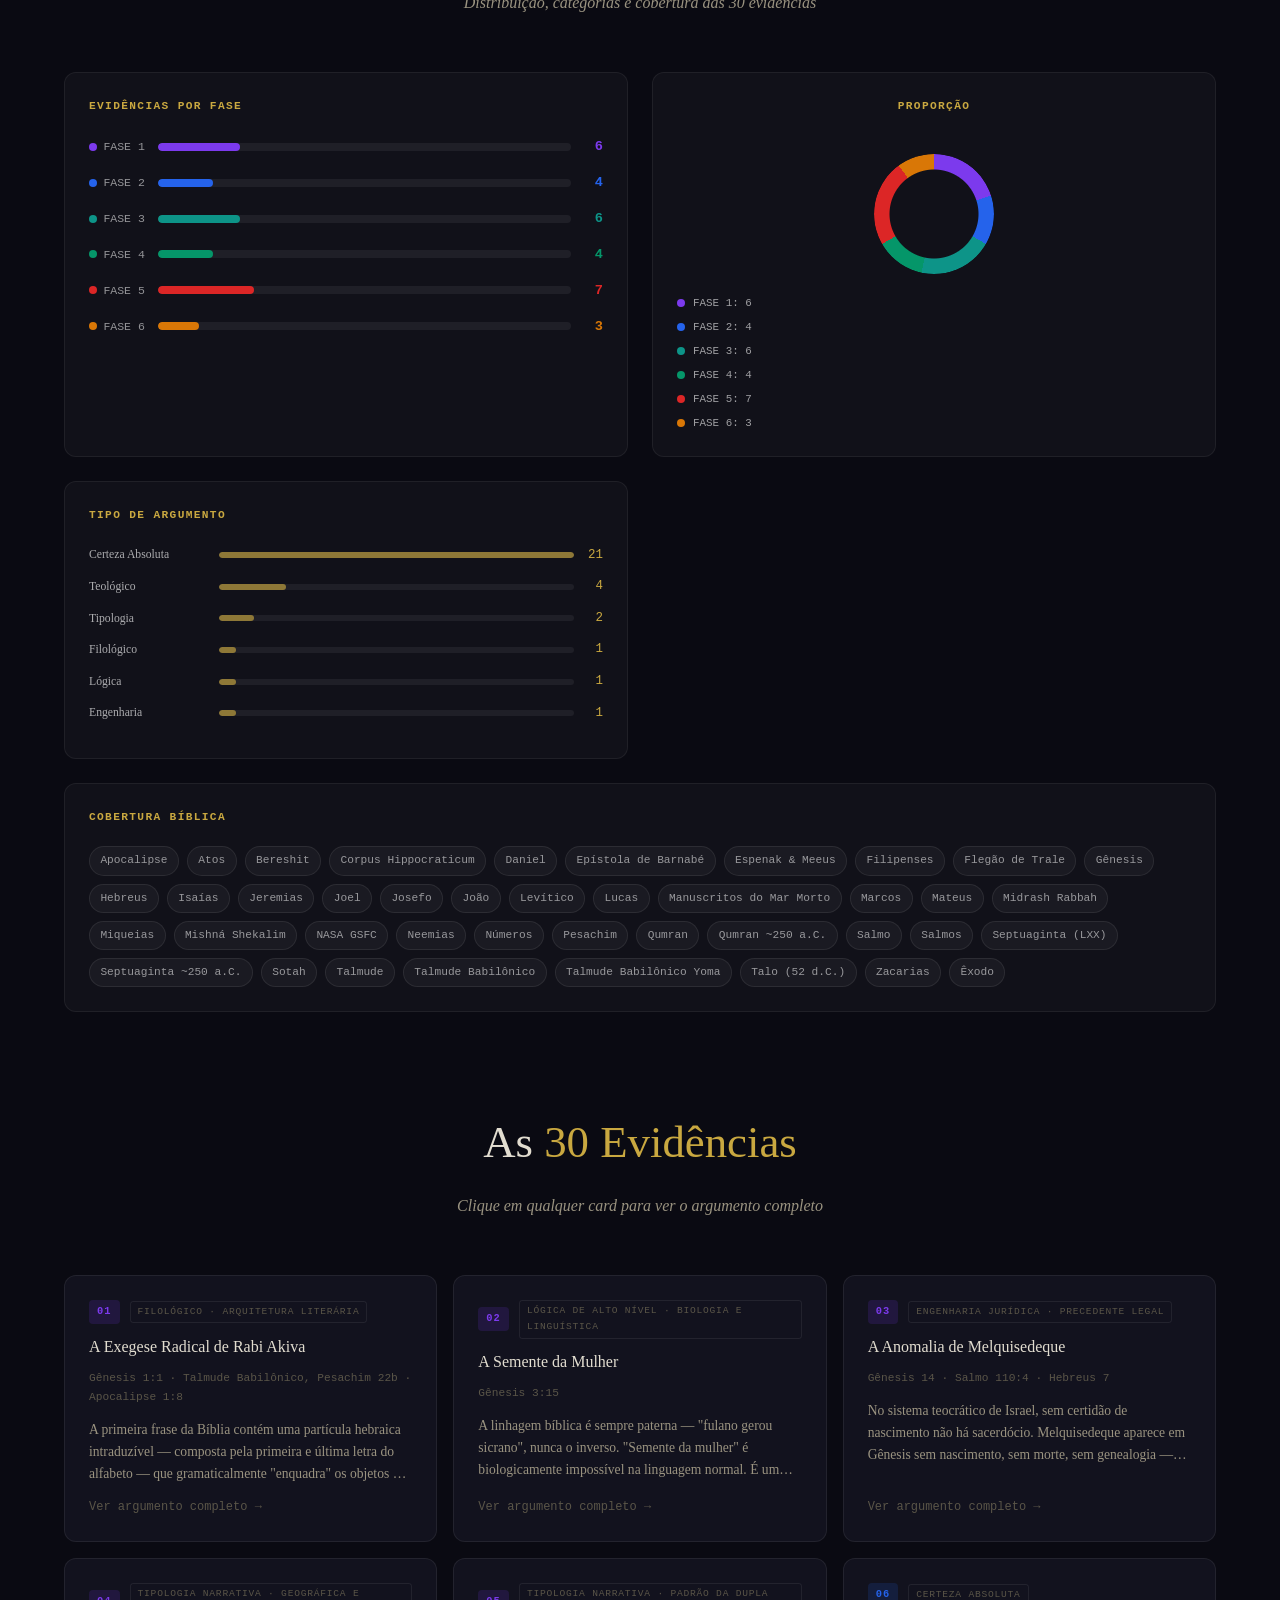
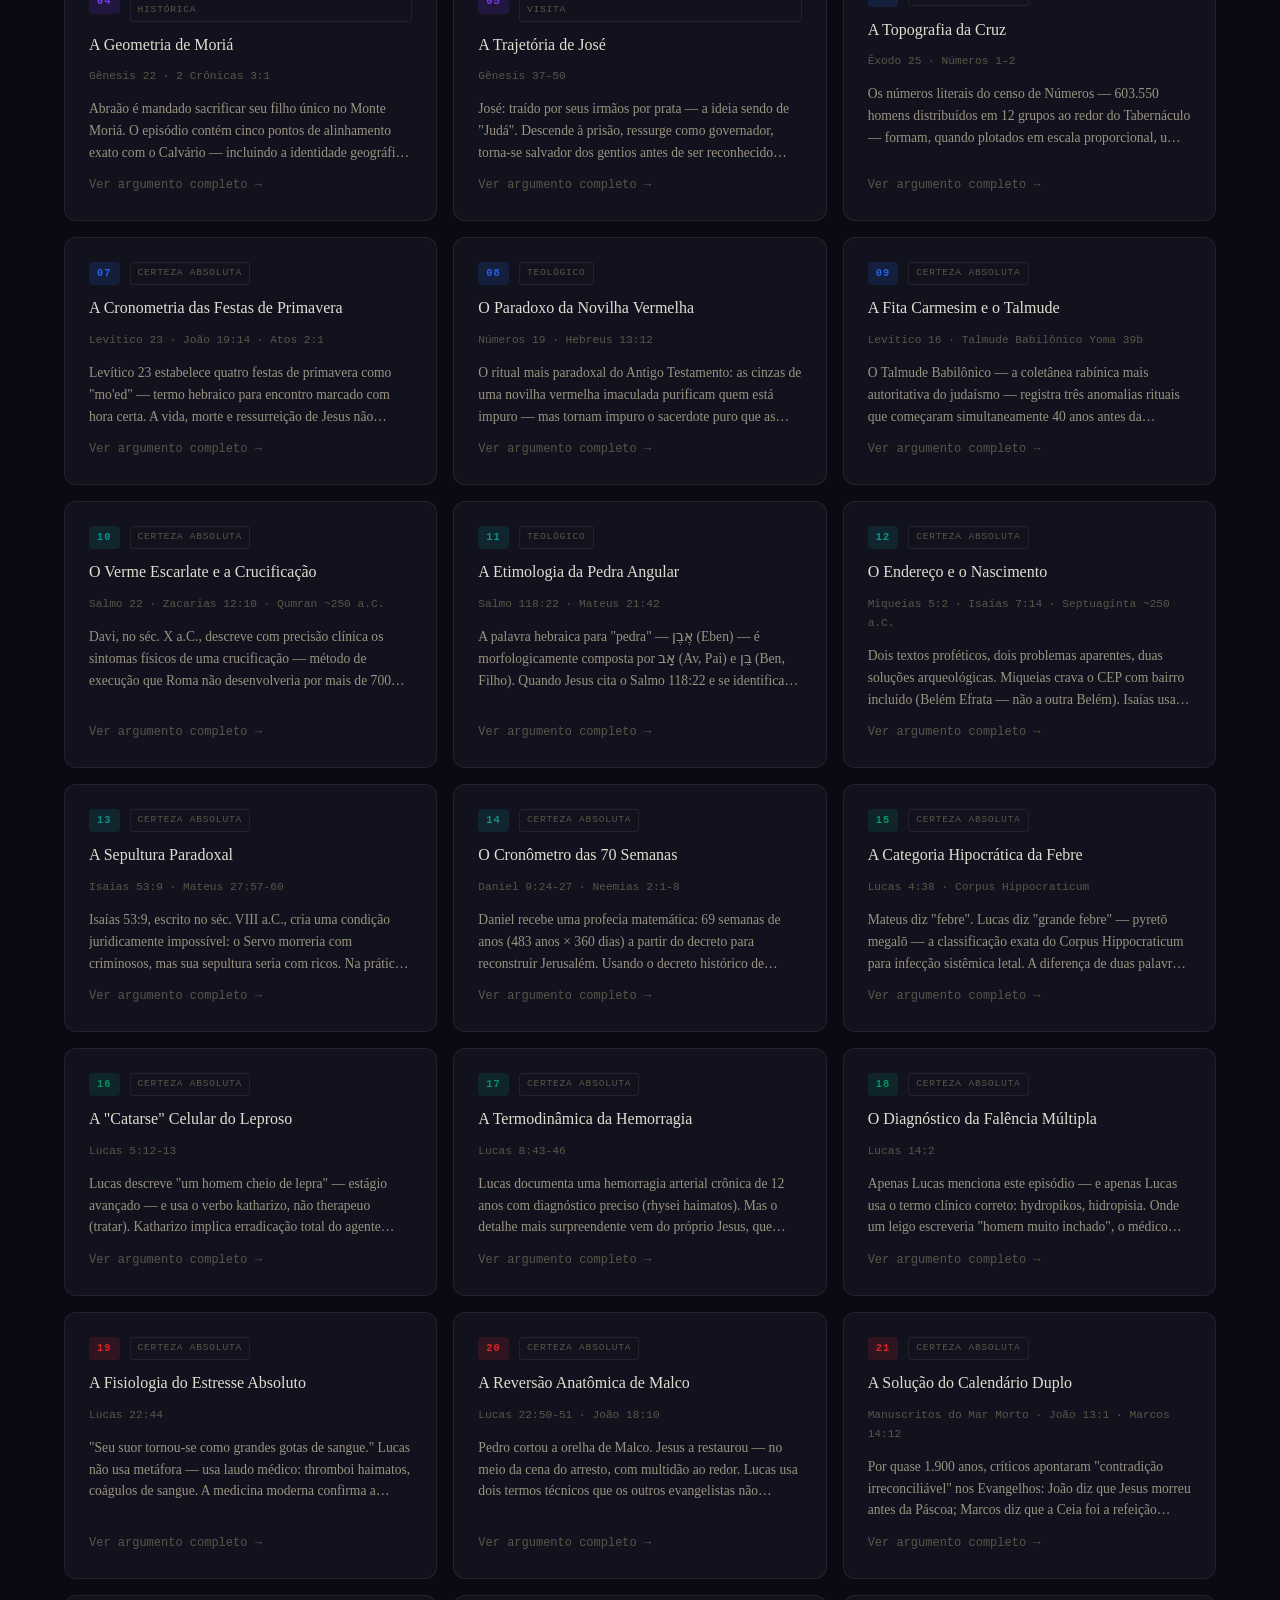
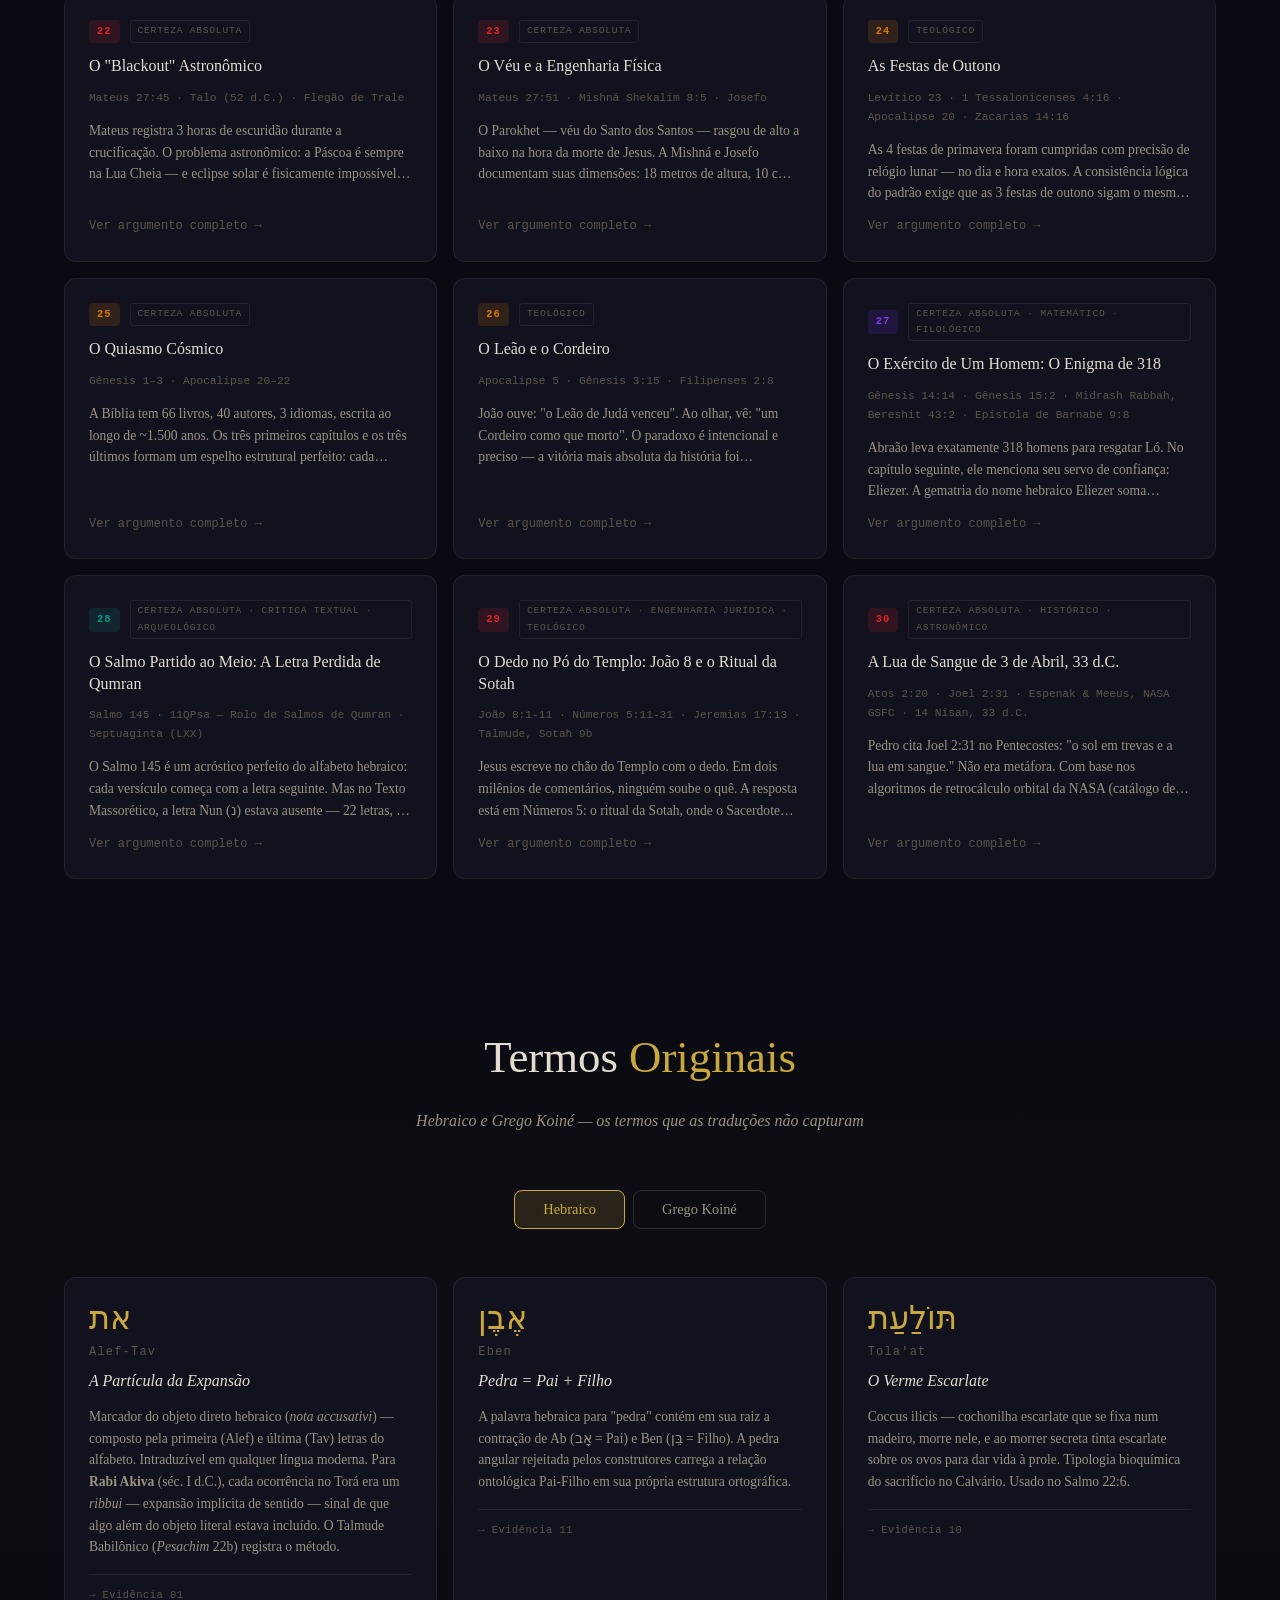
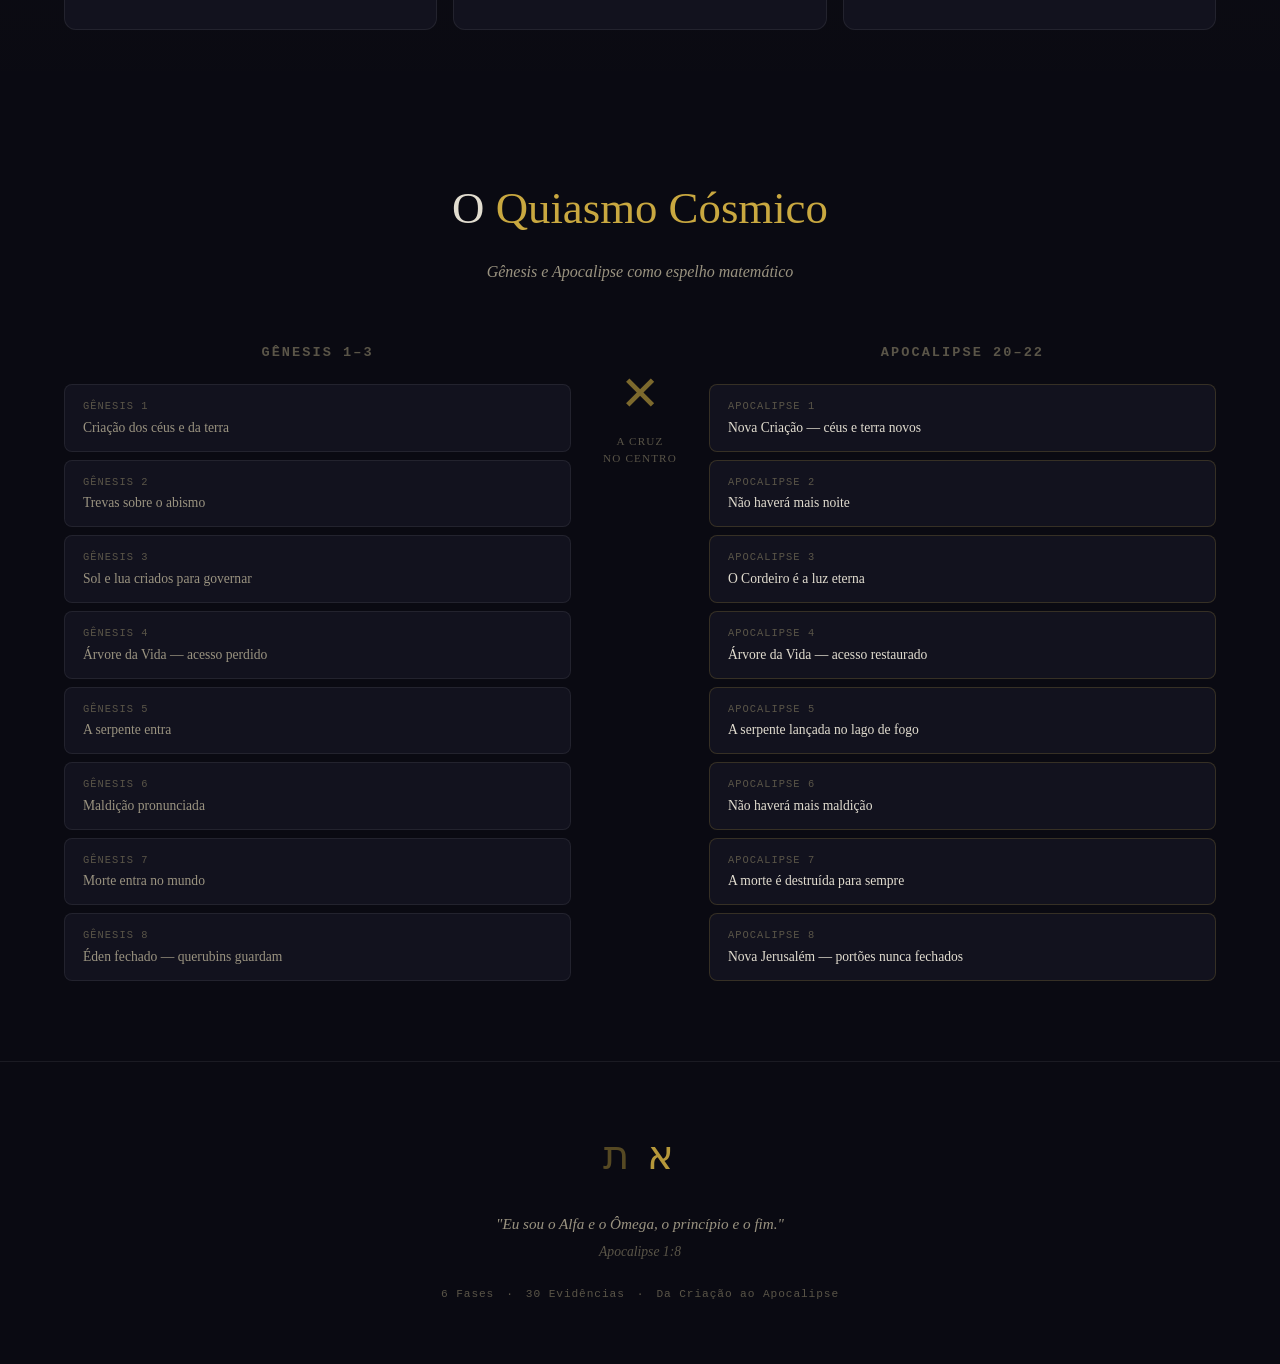
==== commit db0e8f76: "fix: atualiza contadores de 26 para 30 evidências no HTML Co-Authored-By: Claude Sonnet 4.6 <noreply" ====
--- a/index.html
+++ b/index.html
@@ -14,9 +14,9 @@
     <div class="hero-content">
       <p class="hero-eyebrow">Arquitetura da Escritura</p>
       <h1 class="hero-title">Dossiê Definitivo<br><span>Integrado</span></h1>
-      <p class="hero-subtitle">Da Criação ao Apocalipse — 26 Evidências em 6 Fases</p>
+      <p class="hero-subtitle">Da Criação ao Apocalipse — 30 Evidências em 6 Fases</p>
       <div class="hero-stats">
-        <div class="stat"><span class="stat-num">26</span><span class="stat-label">Evidências</span></div>
+        <div class="stat"><span class="stat-num">30</span><span class="stat-label">Evidências</span></div>
         <div class="stat-divider"></div>
         <div class="stat"><span class="stat-num">6</span><span class="stat-label">Fases</span></div>
         <div class="stat-divider"></div>
@@ -70,7 +70,7 @@
     <div class="container">
       <div class="section-header">
         <h2 class="section-title">Painel <span class="gold">Analítico</span></h2>
-        <p class="section-subtitle">Distribuição, categorias e cobertura das 26 evidências</p>
+        <p class="section-subtitle">Distribuição, categorias e cobertura das 30 evidências</p>
       </div>
       <div class="dashboard-grid">
         <div class="dash-widget widget-bars">
@@ -98,7 +98,7 @@
   <section class="evidences-section">
     <div class="container">
       <div class="section-header">
-        <h2 class="section-title">As <span class="gold">26 Evidências</span></h2>
+        <h2 class="section-title">As <span class="gold">30 Evidências</span></h2>
         <p class="section-subtitle">Clique em qualquer card para ver o argumento completo</p>
       </div>
       <div class="cards-grid" id="cards-grid">
@@ -171,7 +171,7 @@
         <div class="footer-phases">
           <span>6 Fases</span>
           <span>·</span>
-          <span>26 Evidências</span>
+          <span>30 Evidências</span>
           <span>·</span>
           <span>Da Criação ao Apocalipse</span>
         </div>
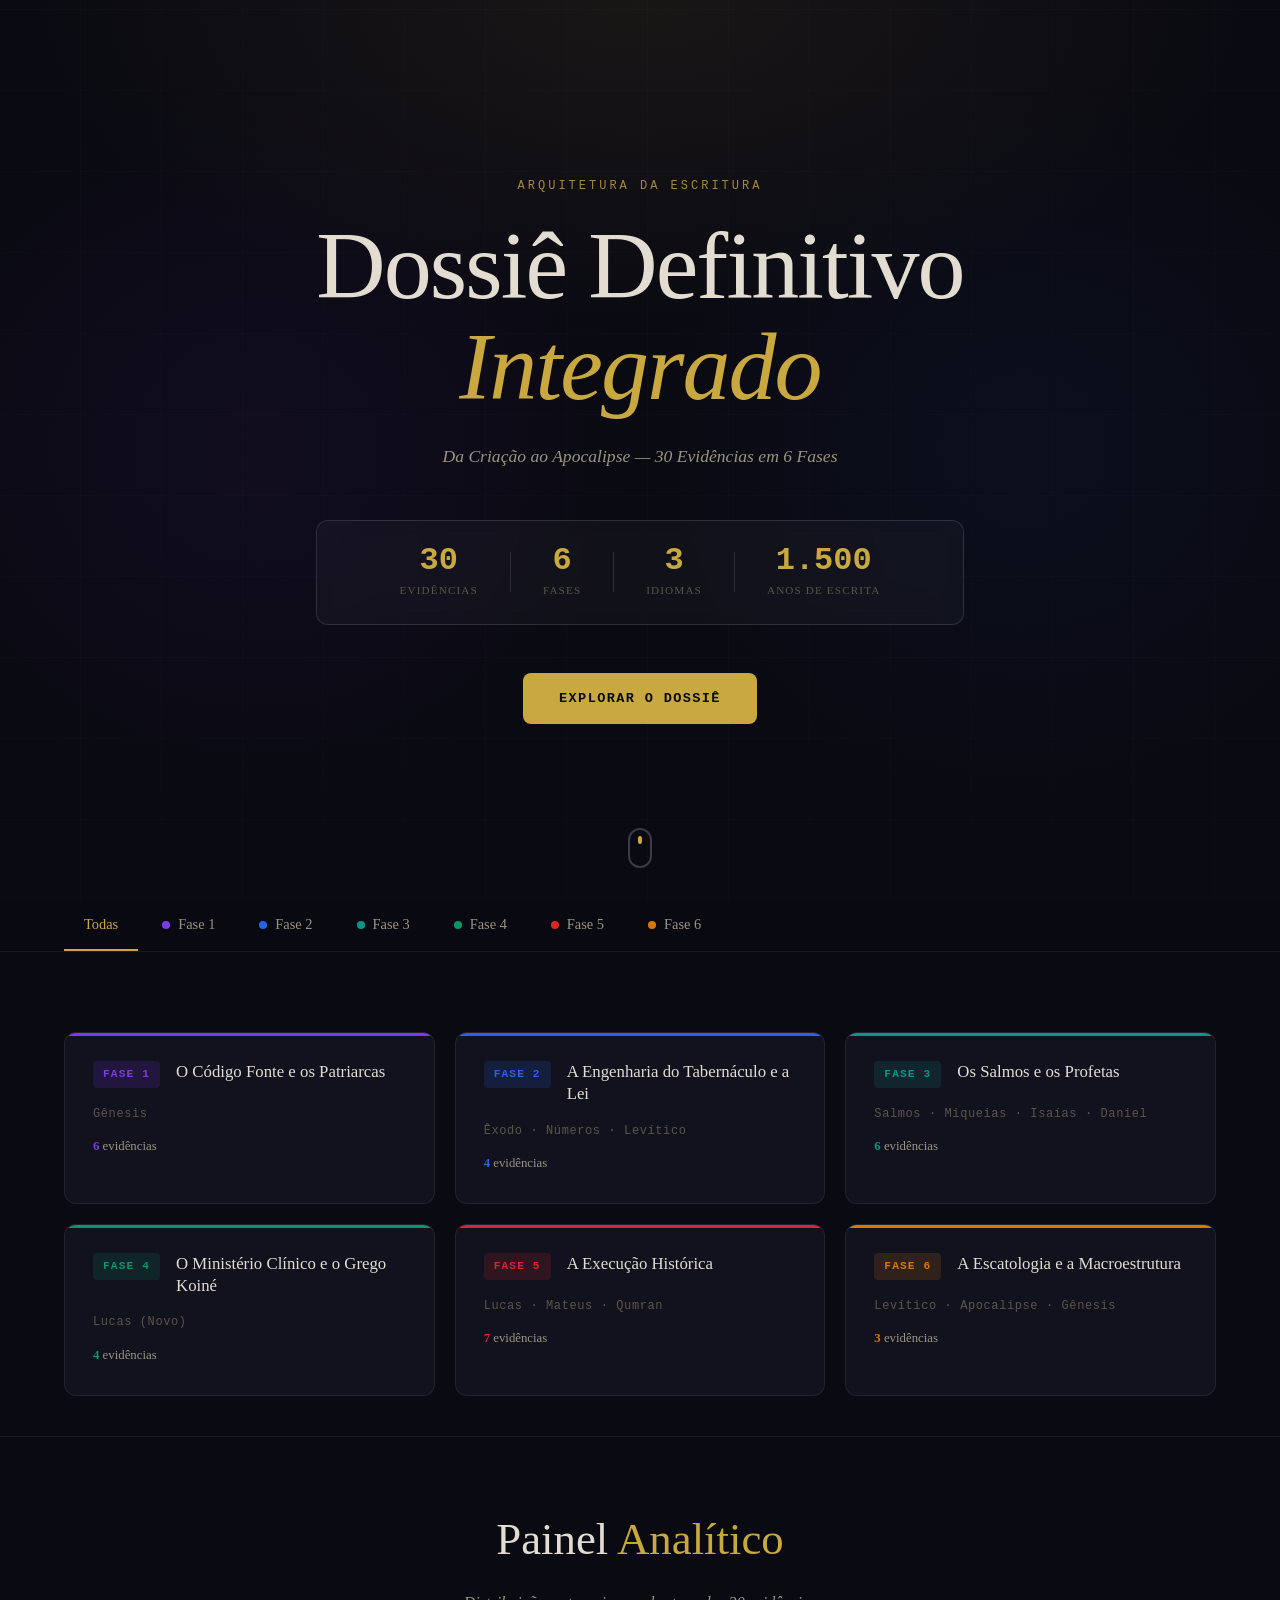
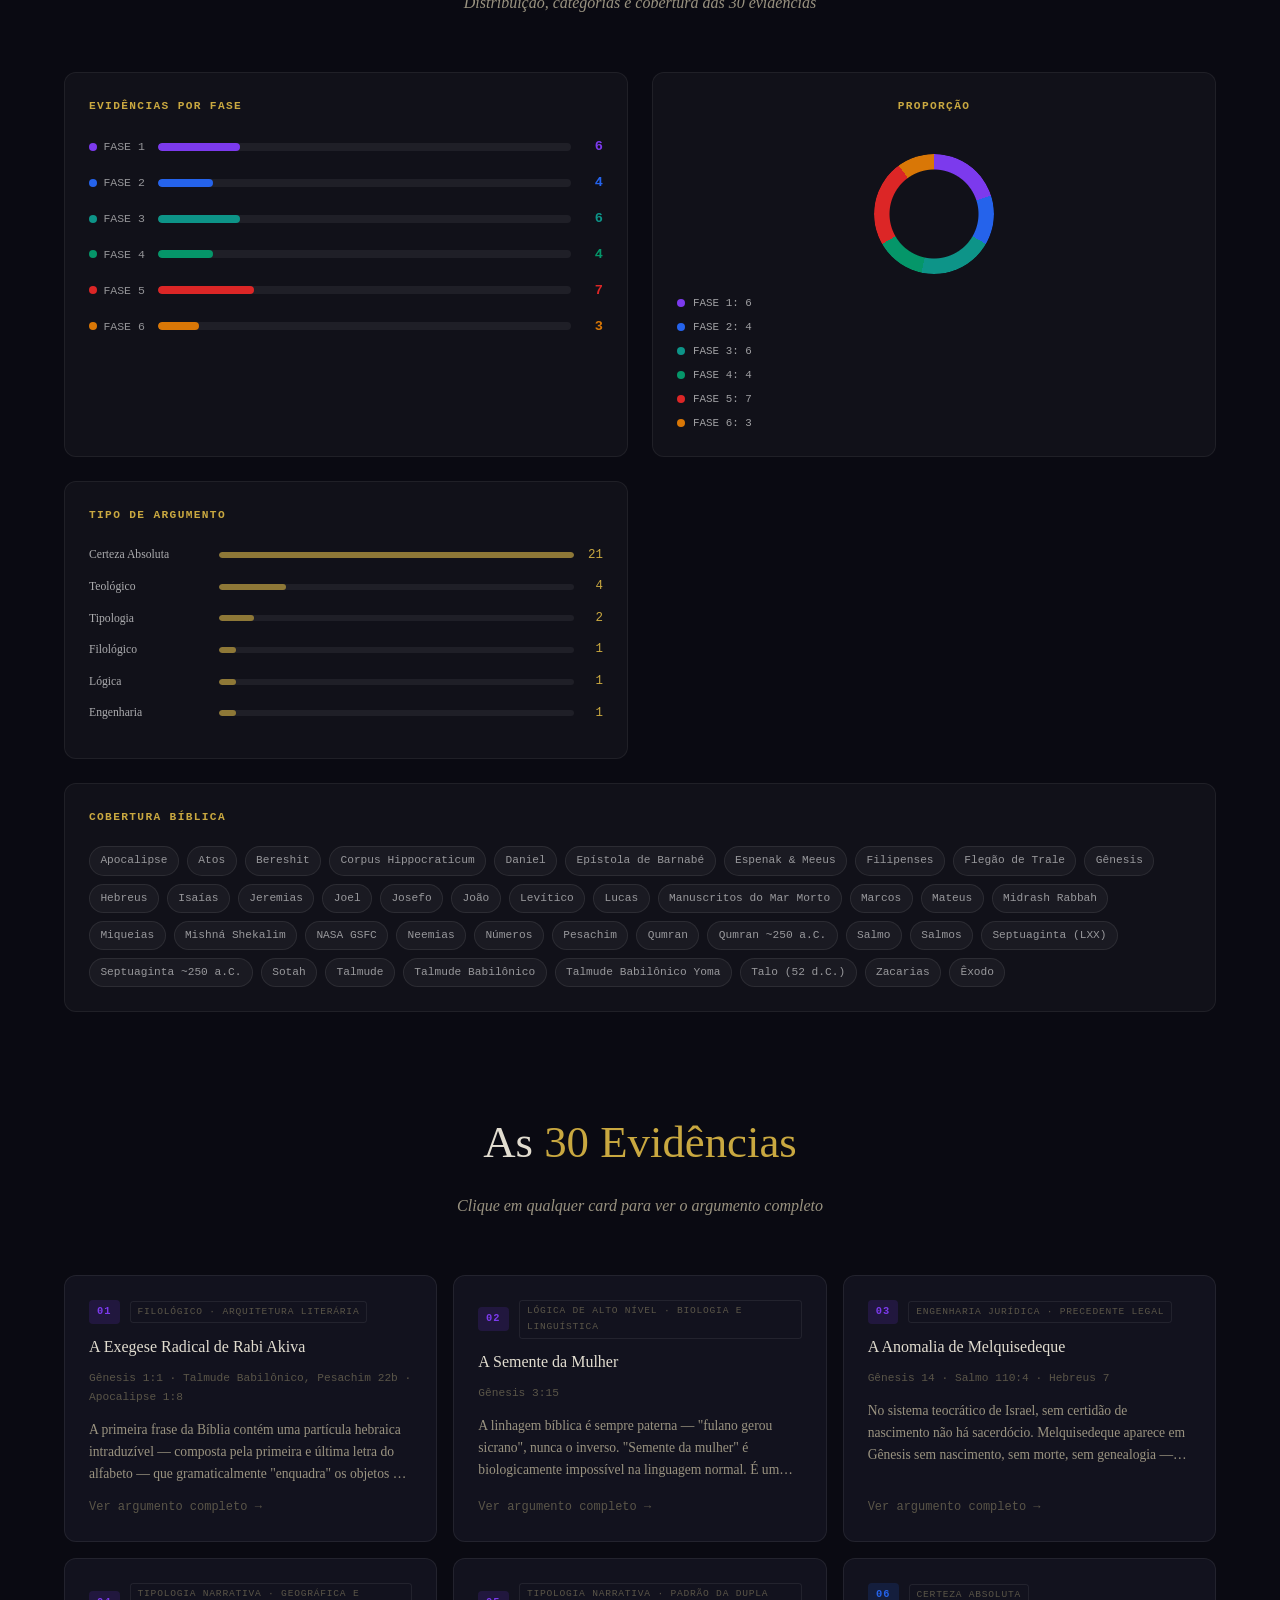
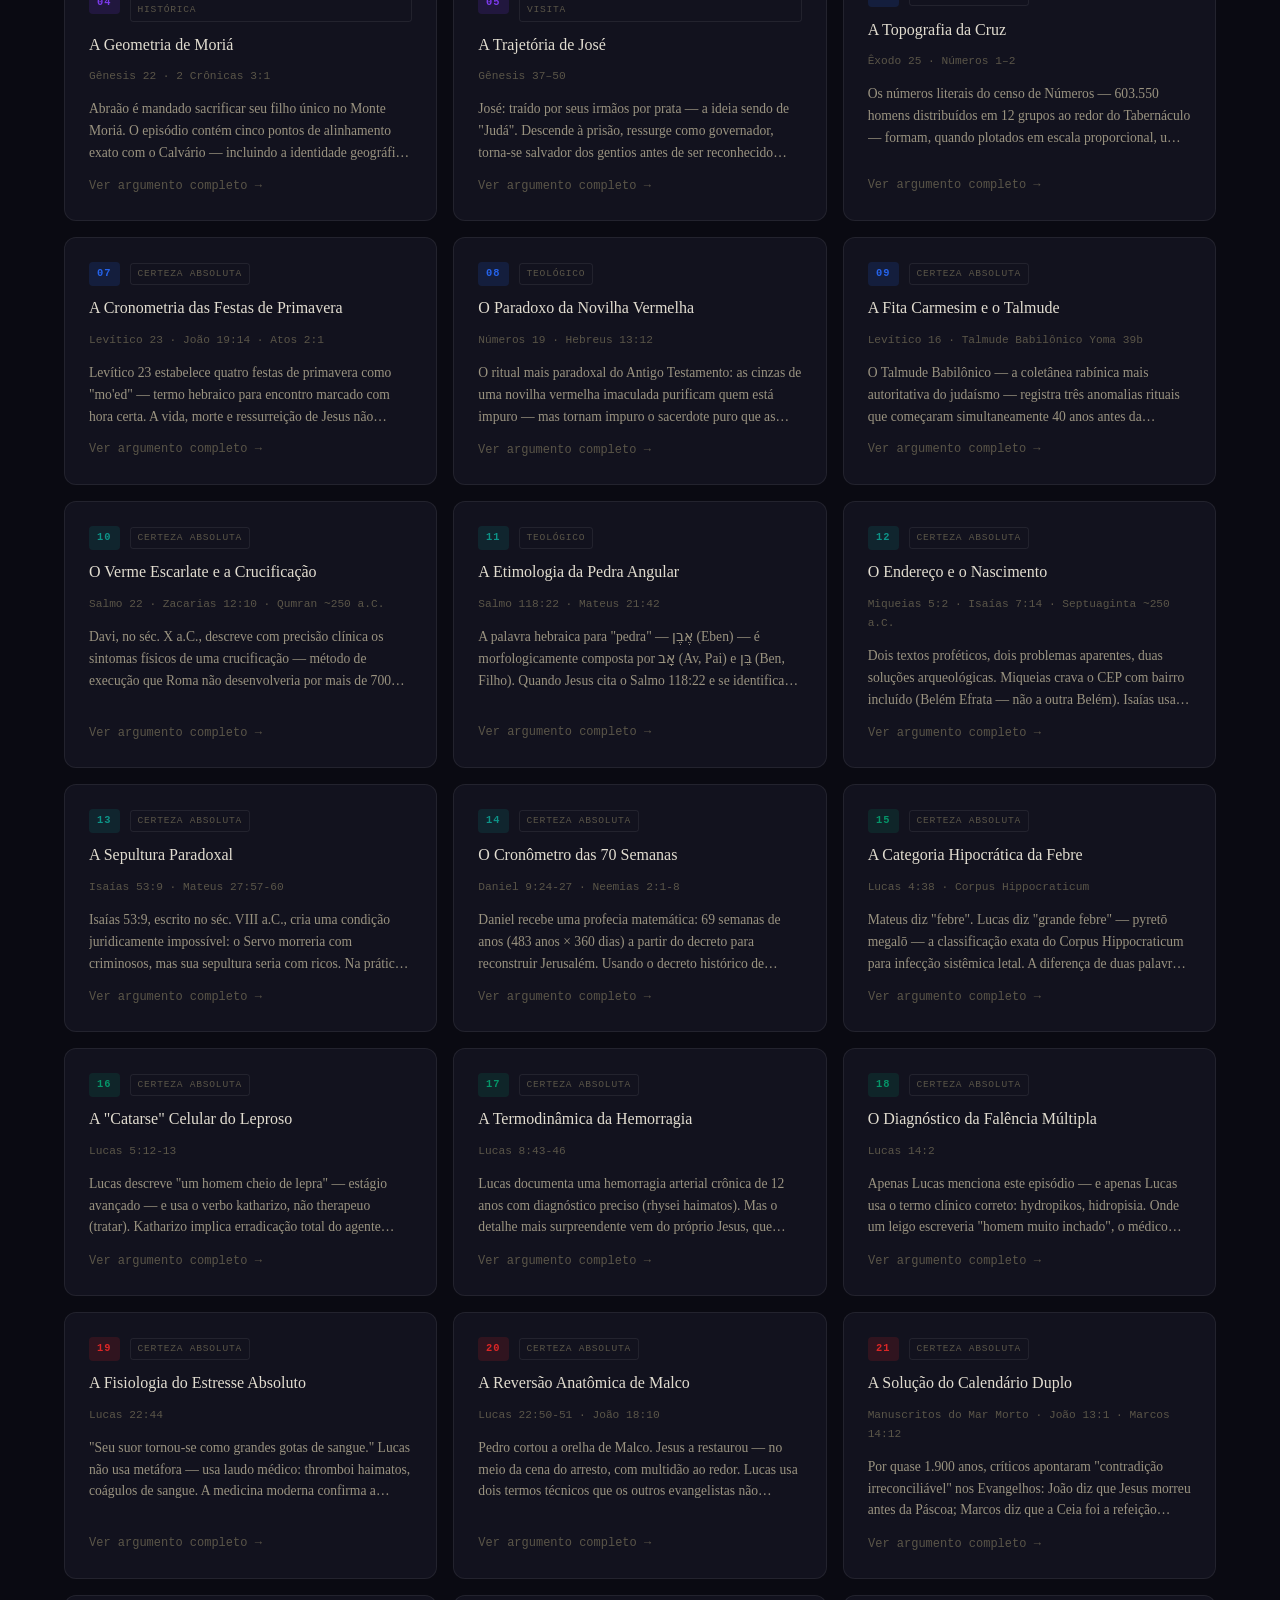
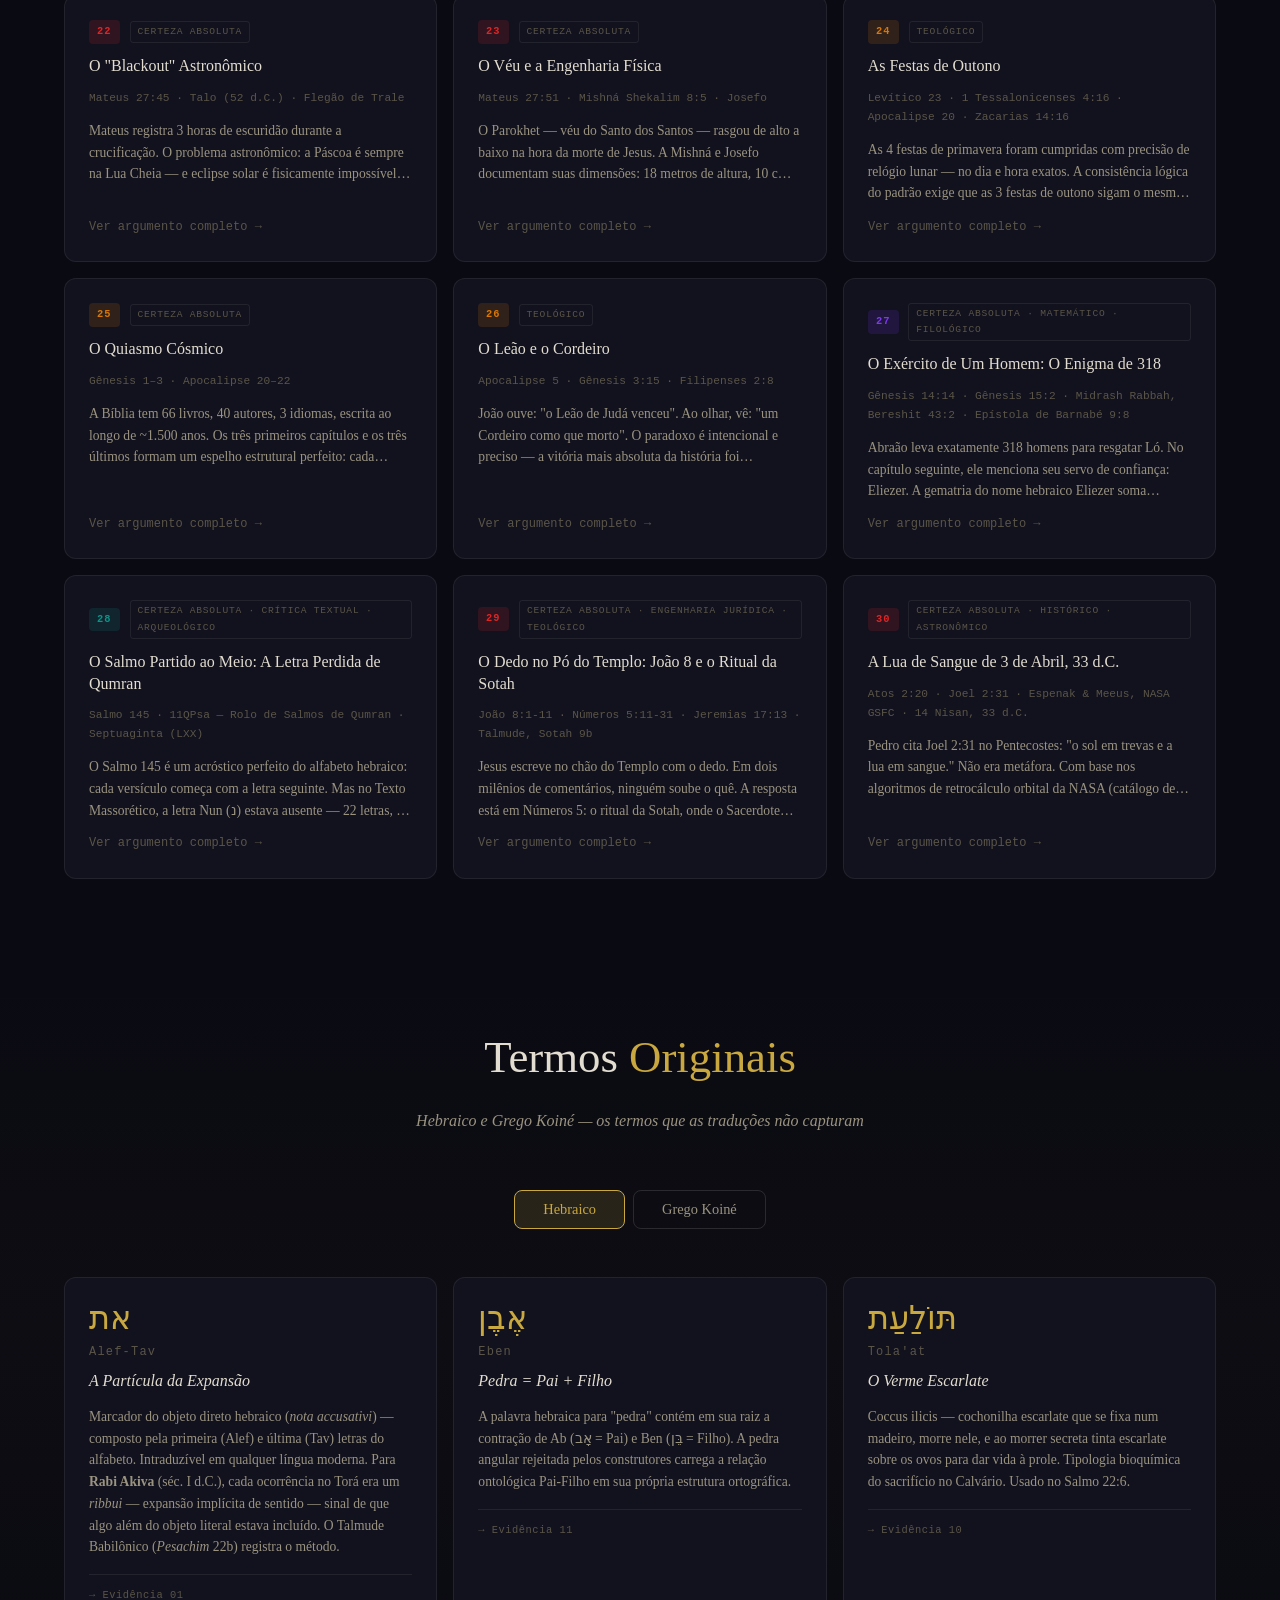
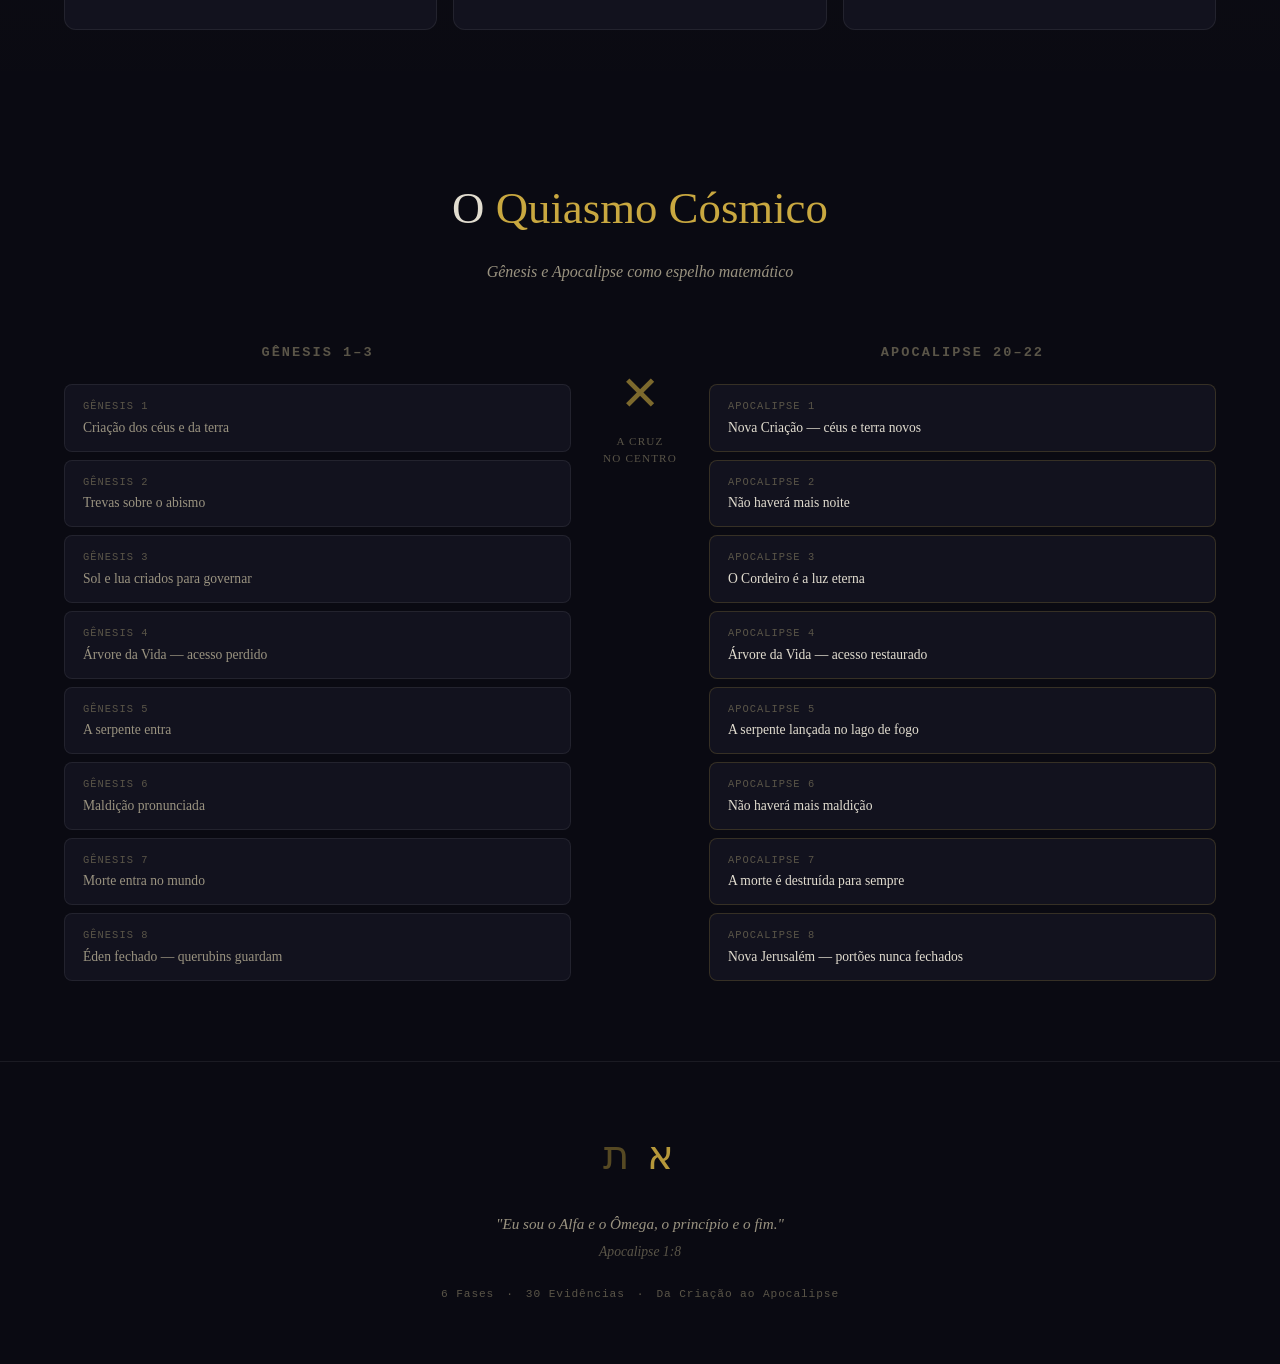
==== commit e6f5493c: "feat: deep linking por URL e meta tags SEO/Open Graph - Deep link: ?ev=<id> abre o modal da evidênci" ====
--- a/index.html
+++ b/index.html
@@ -3,7 +3,28 @@
 <head>
   <meta charset="UTF-8">
   <meta name="viewport" content="width=device-width, initial-scale=1.0">
-  <title>Dossiê Definitivo — Da Criação ao Apocalipse</title>
+  <title>Dossiê Definitivo — 30 Evidências Históricas sobre a Bíblia</title>
+
+  <!-- SEO -->
+  <meta name="description" content="30 argumentos independentes sobre a autenticidade histórica da Bíblia — filológicos, médicos, astronômicos e jurídicos. Nenhum apelo à fé: cada evidência se sustenta sozinha. Para quem prefere examinar antes de concluir.">
+  <meta name="author" content="Victor Vasconcelos">
+  <meta name="robots" content="index, follow">
+
+  <!-- Open Graph (Facebook, WhatsApp, LinkedIn) -->
+  <meta property="og:type" content="website">
+  <meta property="og:url" content="https://victormvasconcelos.github.io/teologia-dossie/">
+  <meta property="og:title" content="Dossiê Definitivo — 30 Evidências Históricas sobre a Bíblia">
+  <meta property="og:description" content="Filologia hebraica. Medicina forense do séc. I. Astronomia de retrocálculo orbital. Análise jurídica romana. 30 argumentos independentes — cada um verificável sem fé. Da crucificação documentada por historiadores pagãos à matemática de Daniel. Para mentes que exigem evidências.">
+  <meta property="og:image" content="https://victormvasconcelos.github.io/teologia-dossie/og-image.png">
+  <meta property="og:locale" content="pt_BR">
+  <meta property="og:site_name" content="Dossiê Definitivo Integrado">
+
+  <!-- Twitter / X -->
+  <meta name="twitter:card" content="summary_large_image">
+  <meta name="twitter:title" content="Dossiê Definitivo — 30 Evidências Históricas sobre a Bíblia">
+  <meta name="twitter:description" content="Filologia hebraica. Medicina forense do séc. I. Astronomia de retrocálculo orbital. 30 argumentos independentes e verificáveis. Nenhum apelo à fé.">
+  <meta name="twitter:image" content="https://victormvasconcelos.github.io/teologia-dossie/og-image.png">
+
   <link rel="stylesheet" href="style.css">
 </head>
 <body>
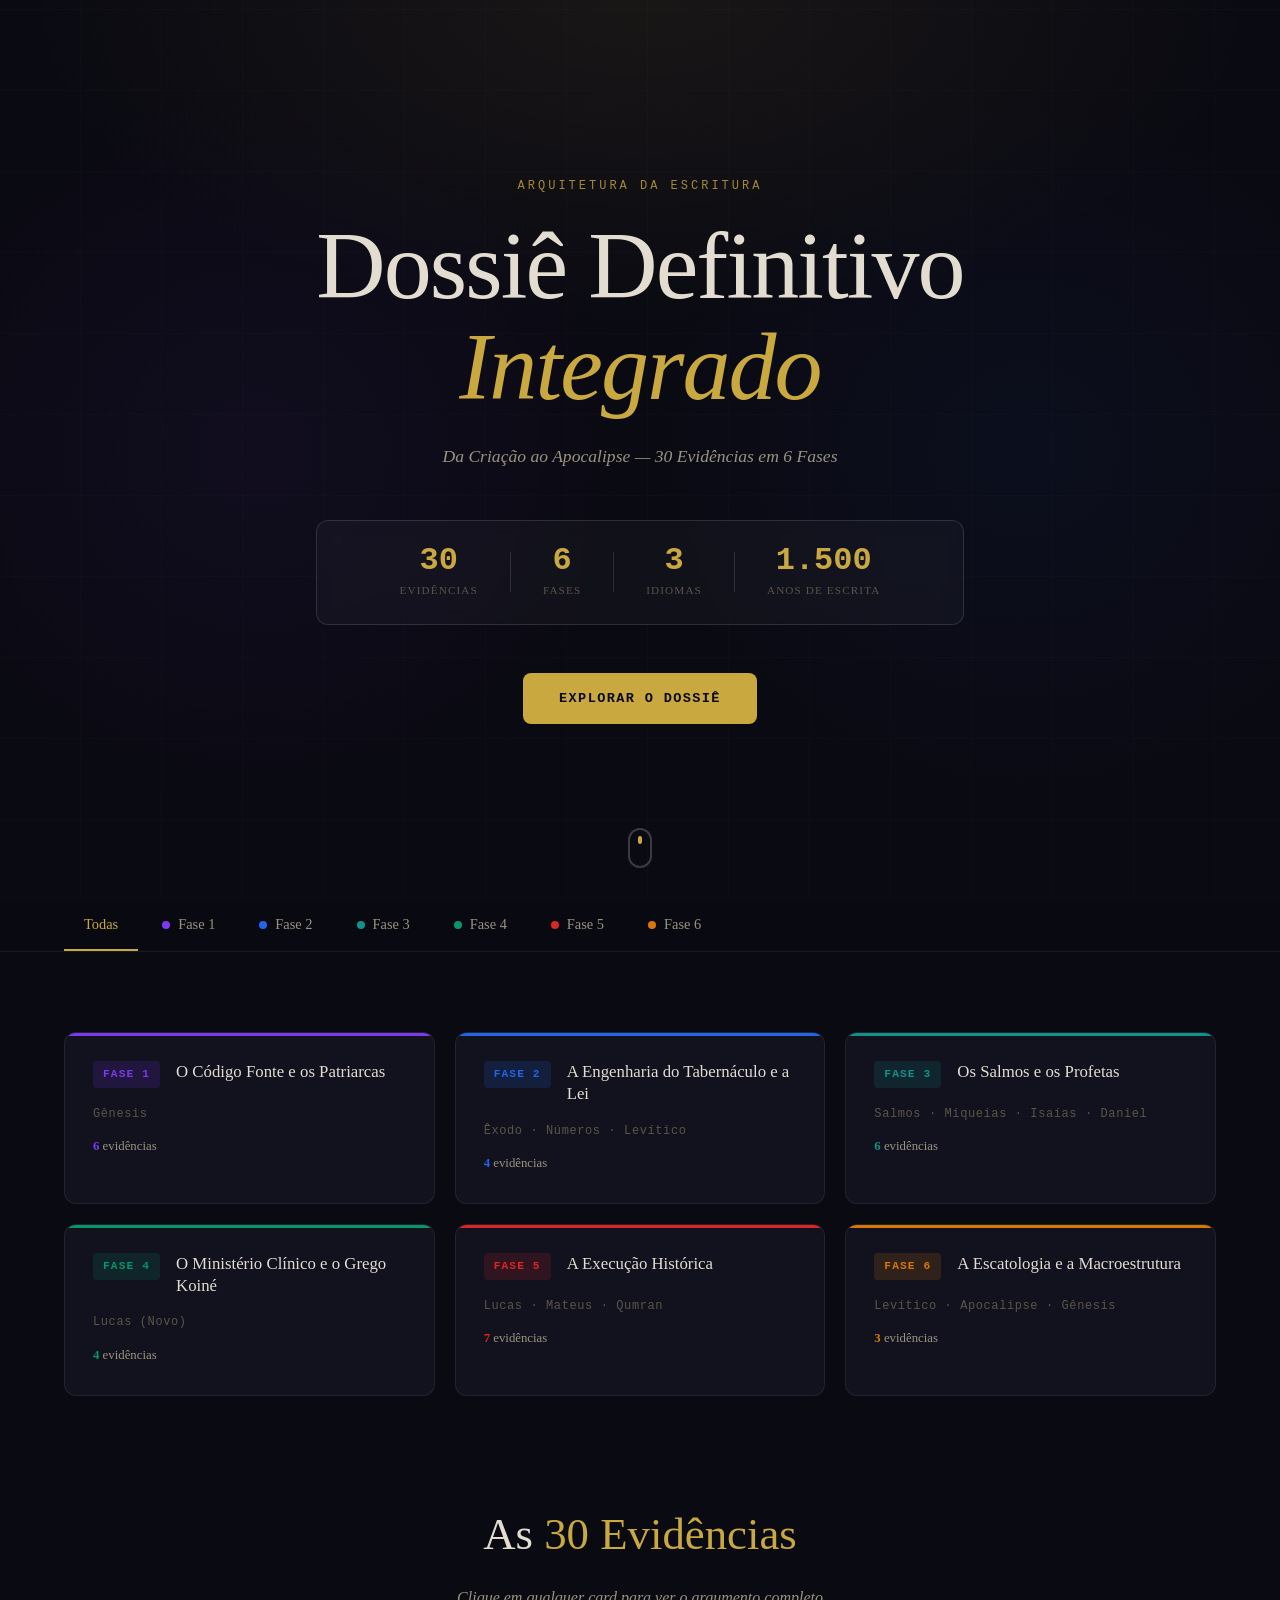
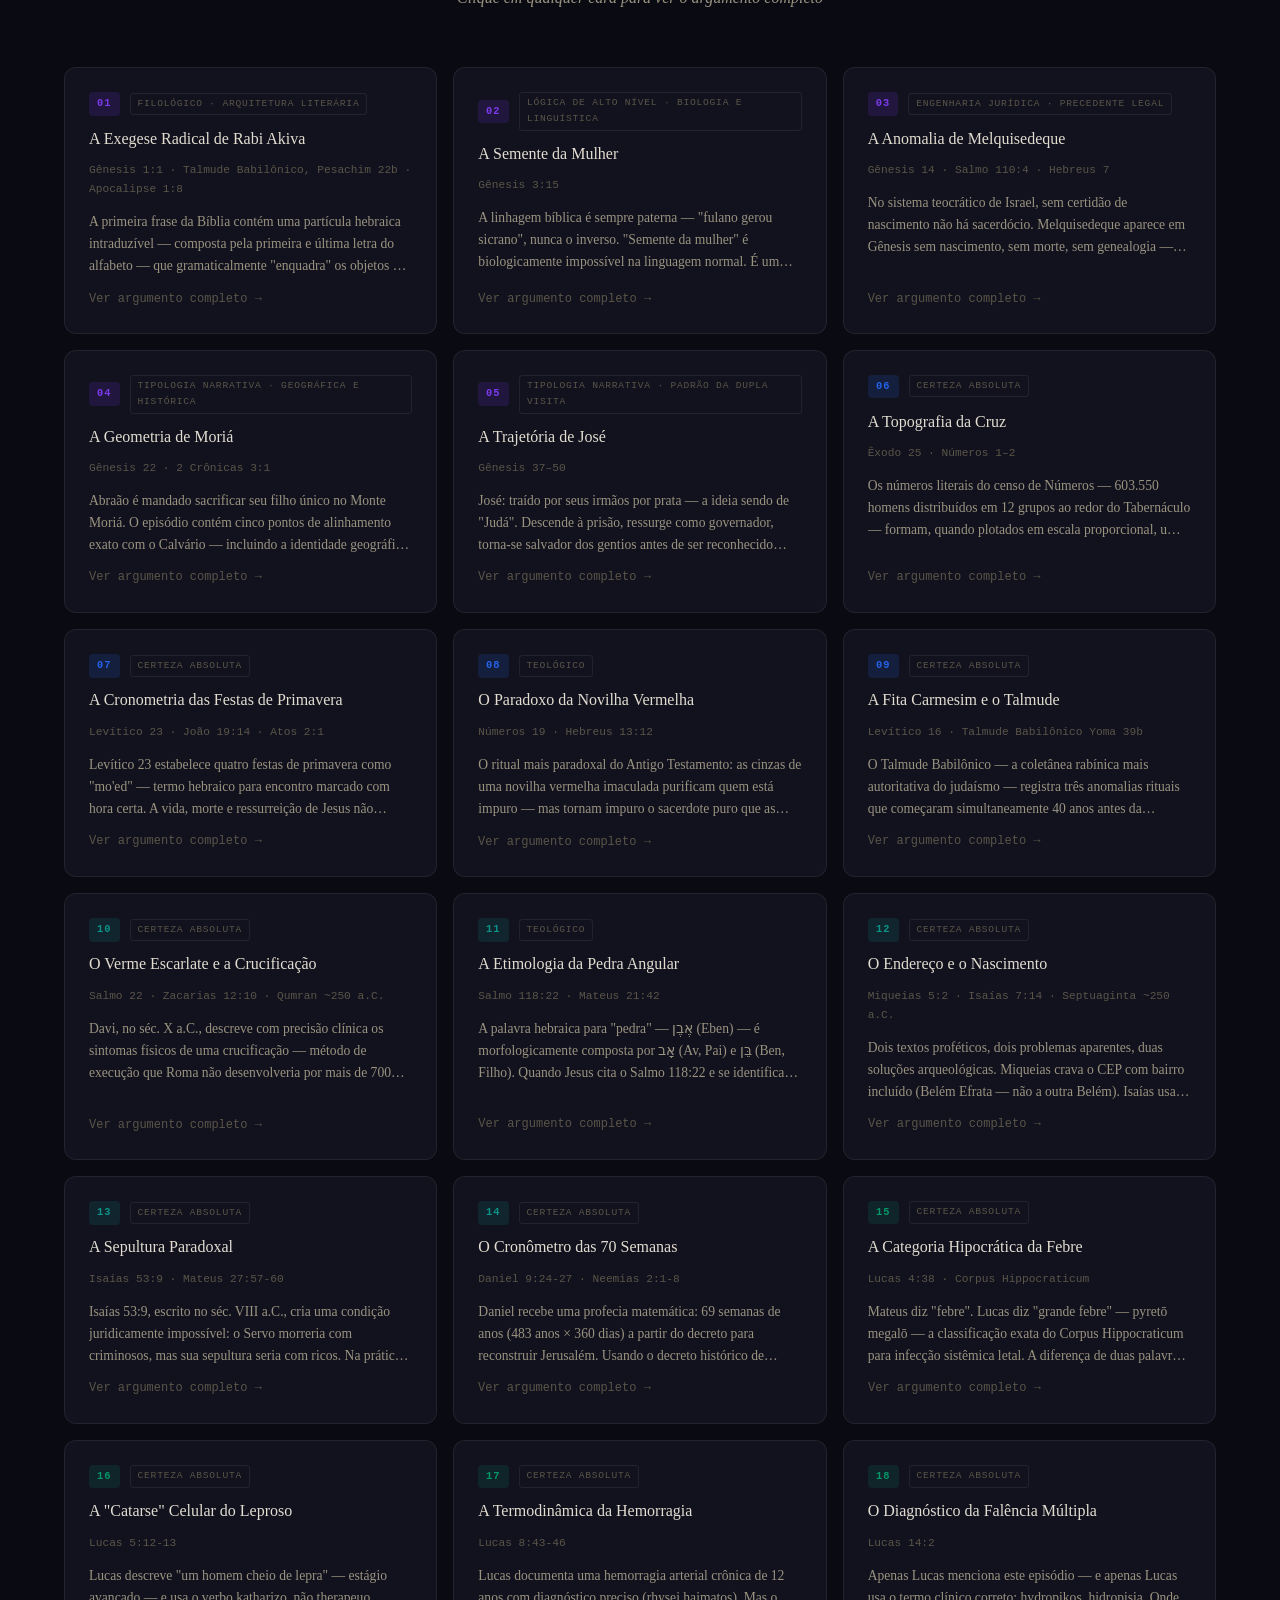
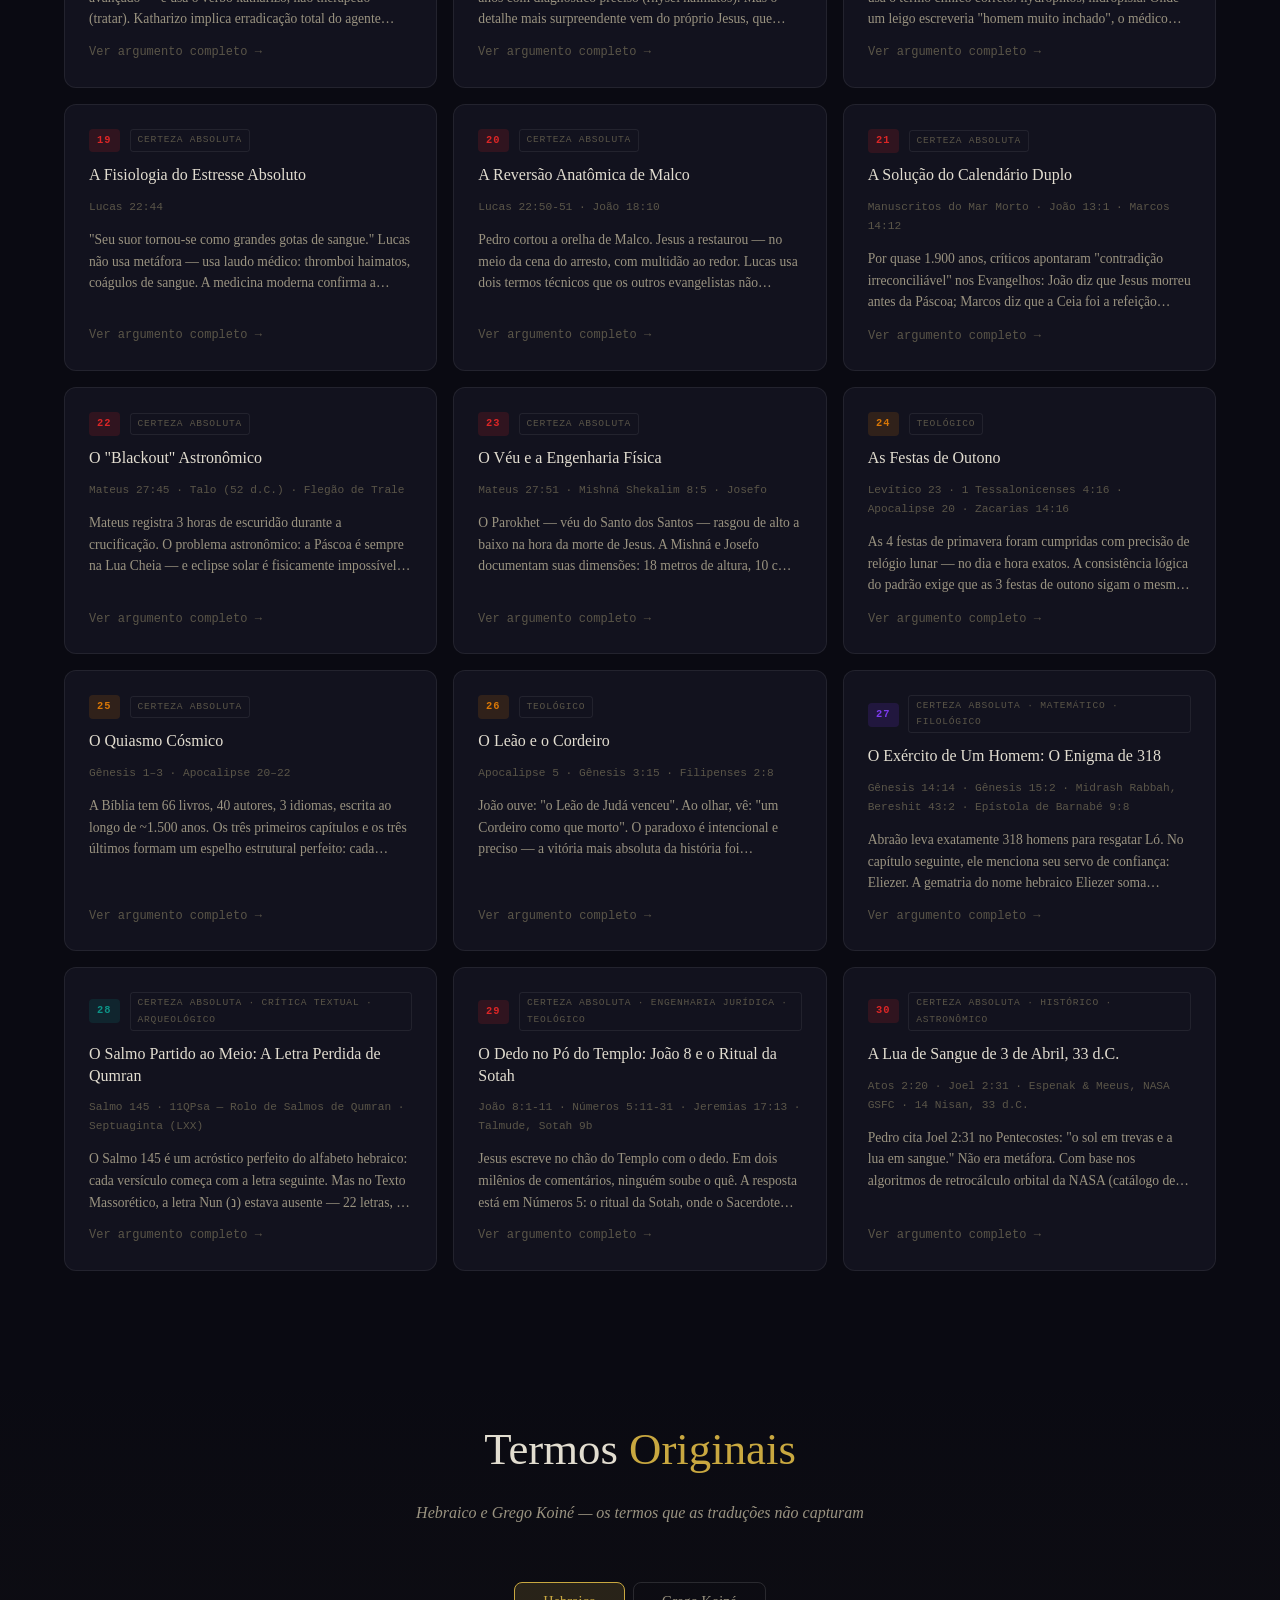
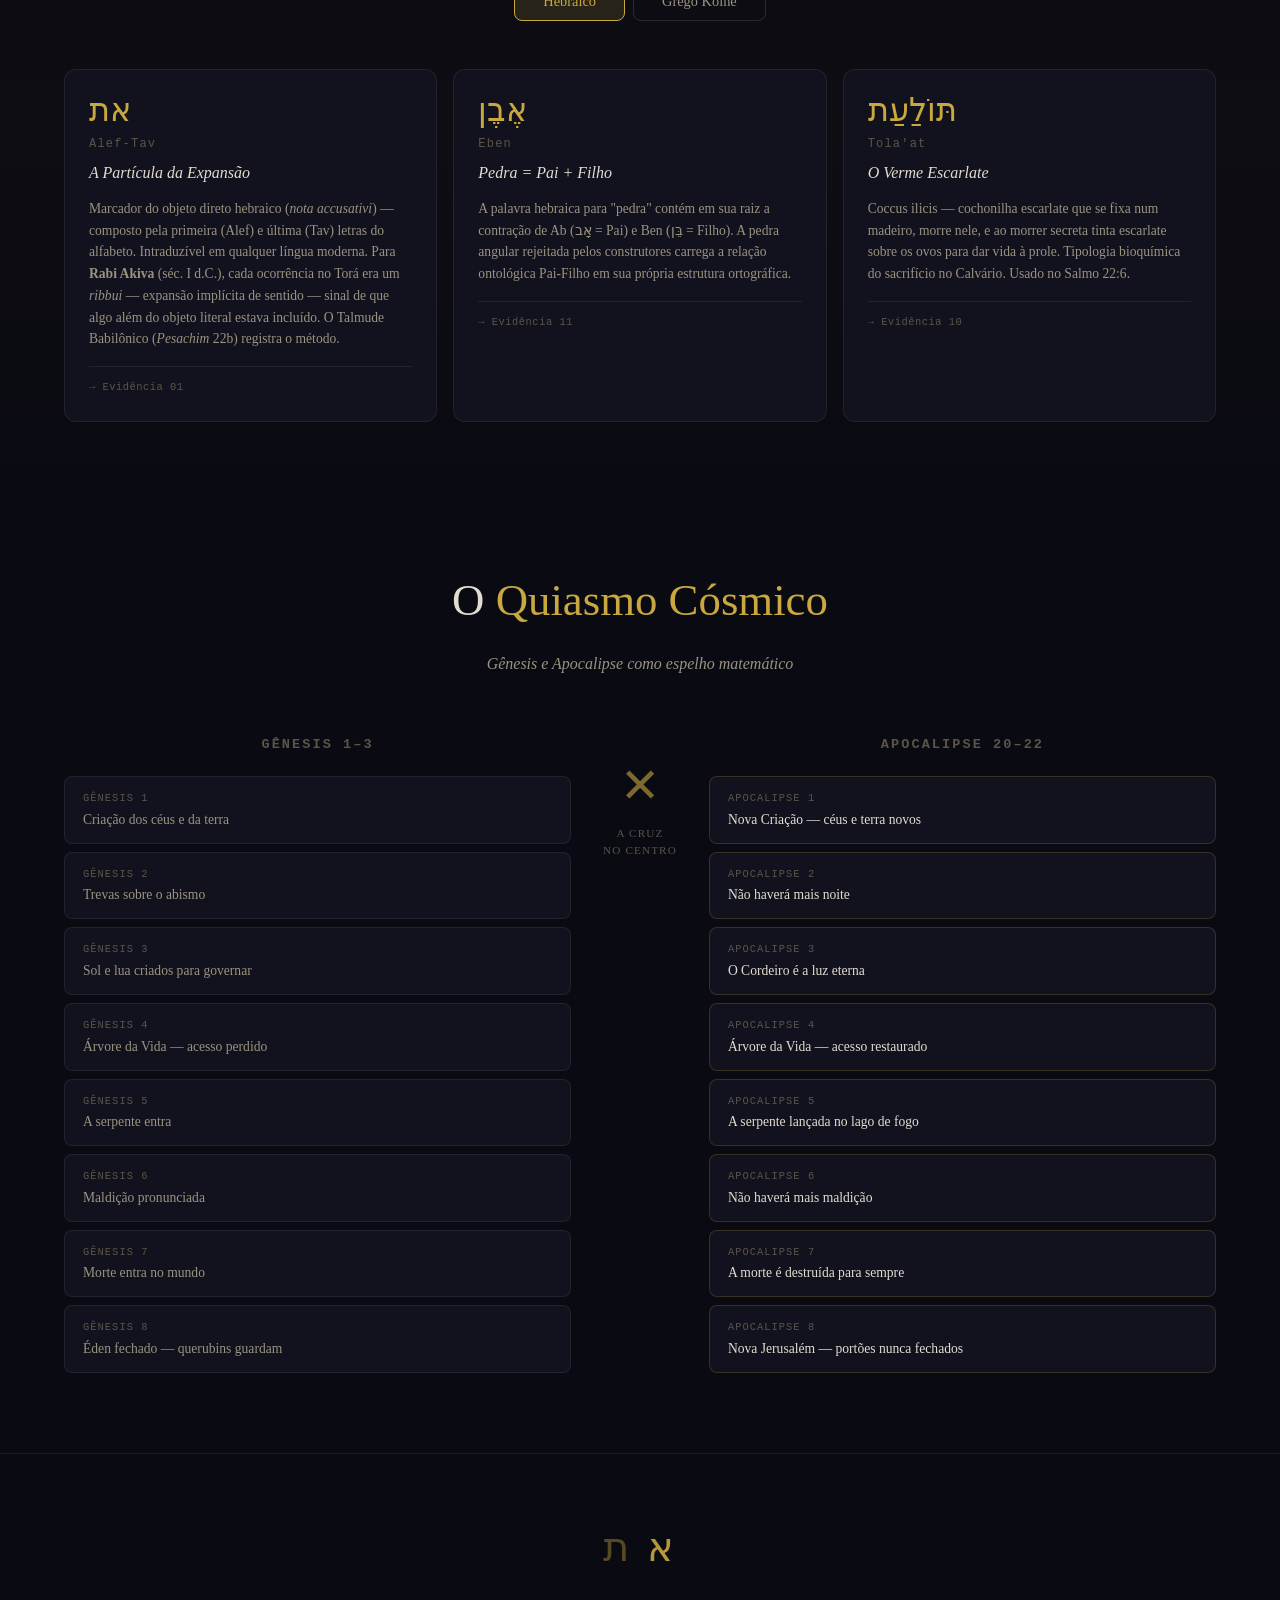
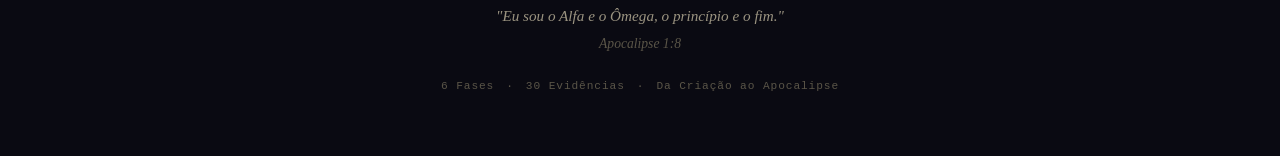
==== commit e44bccdb: "feat: remove painel analítico do site Co-Authored-By: Claude Sonnet 4.6 <noreply@anthropic.com>" ====
--- a/index.html
+++ b/index.html
@@ -82,35 +82,6 @@
     <div class="container">
       <div class="phases-grid" id="phases-grid">
         <!-- Rendered by JS -->
-      </div>
-    </div>
-  </section>
-
-  <!-- DASHBOARD -->
-  <section class="dashboard-section" id="dashboard">
-    <div class="container">
-      <div class="section-header">
-        <h2 class="section-title">Painel <span class="gold">Analítico</span></h2>
-        <p class="section-subtitle">Distribuição, categorias e cobertura das 30 evidências</p>
-      </div>
-      <div class="dashboard-grid">
-        <div class="dash-widget widget-bars">
-          <h3 class="dash-widget-title">Evidências por Fase</h3>
-          <div class="dash-bars" id="dash-bars"></div>
-        </div>
-        <div class="dash-widget widget-donut">
-          <h3 class="dash-widget-title">Proporção</h3>
-          <div class="dash-donut" id="dash-donut"></div>
-          <div class="dash-donut-legend" id="dash-donut-legend"></div>
-        </div>
-        <div class="dash-widget widget-cats">
-          <h3 class="dash-widget-title">Tipo de Argumento</h3>
-          <div class="dash-cat-list" id="dash-cat-list"></div>
-        </div>
-        <div class="dash-widget widget-books">
-          <h3 class="dash-widget-title">Cobertura Bíblica</h3>
-          <div class="dash-books-chips" id="dash-books-chips"></div>
-        </div>
       </div>
     </div>
   </section>
--- a/style.css
+++ b/style.css
@@ -1016,203 +1016,50 @@
 .ev-card:nth-child(n+11) { animation-delay: 0.22s; }
 
 /* =============================================
-   DASHBOARD
-   ============================================= */
-.dashboard-section {
-  padding: 4rem 0 2rem;
-  border-top: 1px solid rgba(196,169,64,0.12);
-}
-
-.dashboard-grid {
-  display: grid;
-  grid-template-columns: 1fr 1fr;
-  gap: 1.5rem;
+   MODAL — REFERÊNCIAS BIBLIOGRÁFICAS
+   ============================================= */
+.modal-refs-block {
   margin-top: 2rem;
-}
-
-.dash-widget {
-  background: rgba(255,255,255,0.03);
-  border: 1px solid rgba(255,255,255,0.06);
-  border-radius: 12px;
-  padding: 1.5rem;
-}
-
-.widget-books {
-  grid-column: 1 / -1;
-}
-
-.dash-widget-title {
-  font-family: 'Courier New', monospace;
-  font-size: 0.7rem;
-  letter-spacing: 0.12em;
-  text-transform: uppercase;
-  color: var(--gold);
-  margin: 0 0 1.2rem;
-}
-
-/* Bars */
-.dash-bar-row {
-  display: flex;
-  align-items: center;
-  gap: 0.8rem;
-  margin-bottom: 0.8rem;
-}
-
-.dash-bar-label {
-  background: none;
-  border: none;
+  border-top: 1px solid rgba(255,255,255,0.08);
+  padding-top: 1.25rem;
+}
+
+.modal-refs-summary {
   cursor: pointer;
-  display: flex;
-  align-items: center;
-  gap: 0.4rem;
-  font-family: 'Courier New', monospace;
-  font-size: 0.72rem;
-  color: rgba(255,255,255,0.55);
-  min-width: 54px;
-  padding: 0;
-  transition: color 0.2s;
-}
-
-.dash-bar-label:hover { color: #fff; }
-
-.dash-phase-dot {
-  width: 8px;
-  height: 8px;
-  border-radius: 50%;
-  flex-shrink: 0;
-}
-
-.dash-bar-track {
-  flex: 1;
-  height: 8px;
-  background: rgba(255,255,255,0.06);
-  border-radius: 4px;
-  overflow: hidden;
-}
-
-.dash-bar-fill {
-  height: 100%;
-  border-radius: 4px;
-  transition: width 0.9s cubic-bezier(0.4,0,0.2,1);
-}
-
-.dash-bar-count {
-  font-family: 'Courier New', monospace;
-  font-size: 0.85rem;
-  font-weight: bold;
-  min-width: 1.2rem;
-  text-align: right;
-}
-
-/* Donut */
-.widget-donut {
+  font-size: .75rem;
+  font-weight: 600;
+  letter-spacing: .08em;
+  text-transform: uppercase;
+  color: rgba(255,255,255,0.35);
+  list-style: none;
+  user-select: none;
+  display: flex;
+  align-items: center;
+  gap: .5rem;
+}
+.modal-refs-summary::-webkit-details-marker { display: none; }
+.modal-refs-summary::before {
+  content: '›';
+  display: inline-block;
+  transition: transform .2s;
+  font-size: 1rem;
+  line-height: 1;
+}
+.modal-refs-block[open] .modal-refs-summary::before {
+  transform: rotate(90deg);
+}
+.modal-refs-summary:hover { color: rgba(255,255,255,0.55); }
+
+.modal-refs-list {
+  margin: .85rem 0 0 0;
+  padding: 0 0 0 1.25rem;
   display: flex;
   flex-direction: column;
-  align-items: center;
-  gap: 1.2rem;
-}
-
-.dash-donut {
-  width: 120px;
-  height: 120px;
-  border-radius: 50%;
-  mask: radial-gradient(circle, transparent 44px, black 45px);
-  -webkit-mask: radial-gradient(circle, transparent 44px, black 45px);
-  transition: transform 0.3s;
-  flex-shrink: 0;
-}
-
-.dash-donut:hover { transform: scale(1.06); }
-
-.dash-donut-legend {
-  display: flex;
-  flex-direction: column;
-  gap: 0.35rem;
-  width: 100%;
-}
-
-.dash-legend-item {
-  display: flex;
-  align-items: center;
-  gap: 0.5rem;
-}
-
-.dash-legend-dot {
-  width: 8px;
-  height: 8px;
-  border-radius: 50%;
-  flex-shrink: 0;
-}
-
-.dash-legend-text {
-  font-family: 'Courier New', monospace;
-  font-size: 0.68rem;
-  color: rgba(255,255,255,0.6);
-}
-
-/* Categories */
-.dash-cat-row {
-  display: flex;
-  align-items: center;
-  gap: 0.6rem;
-  margin-bottom: 0.65rem;
-}
-
-.dash-cat-name {
-  font-size: 0.73rem;
-  color: rgba(255,255,255,0.65);
-  min-width: 120px;
-}
-
-.dash-cat-track {
-  flex: 1;
-  height: 6px;
-  background: rgba(255,255,255,0.06);
-  border-radius: 3px;
-  overflow: hidden;
-}
-
-.dash-cat-fill {
-  height: 100%;
-  background: var(--gold);
-  border-radius: 3px;
-  opacity: 0.65;
-  transition: width 0.9s cubic-bezier(0.4,0,0.2,1);
-}
-
-.dash-cat-count {
-  font-family: 'Courier New', monospace;
-  font-size: 0.78rem;
-  color: var(--gold);
-  min-width: 1.2rem;
-  text-align: right;
-}
-
-/* Books chips */
-.dash-books-chips {
-  display: flex;
-  flex-wrap: wrap;
-  gap: 0.5rem;
-}
-
-.dash-book-chip {
-  font-family: 'Courier New', monospace;
-  font-size: 0.7rem;
-  color: rgba(255,255,255,0.55);
-  background: rgba(255,255,255,0.04);
-  border: 1px solid rgba(255,255,255,0.08);
-  padding: 0.25rem 0.65rem;
-  border-radius: 20px;
-  transition: background 0.2s, color 0.2s, border-color 0.2s;
-}
-
-.dash-book-chip:hover {
-  background: rgba(196,168,64,0.12);
-  color: var(--gold);
-  border-color: rgba(196,168,64,0.3);
-}
-
-@media (max-width: 768px) {
-  .dashboard-grid { grid-template-columns: 1fr; }
-  .widget-books { grid-column: 1; }
-}
+  gap: .35rem;
+}
+.modal-refs-list li {
+  font-size: .8rem;
+  color: rgba(255,255,255,0.45);
+  line-height: 1.5;
+  font-style: italic;
+}
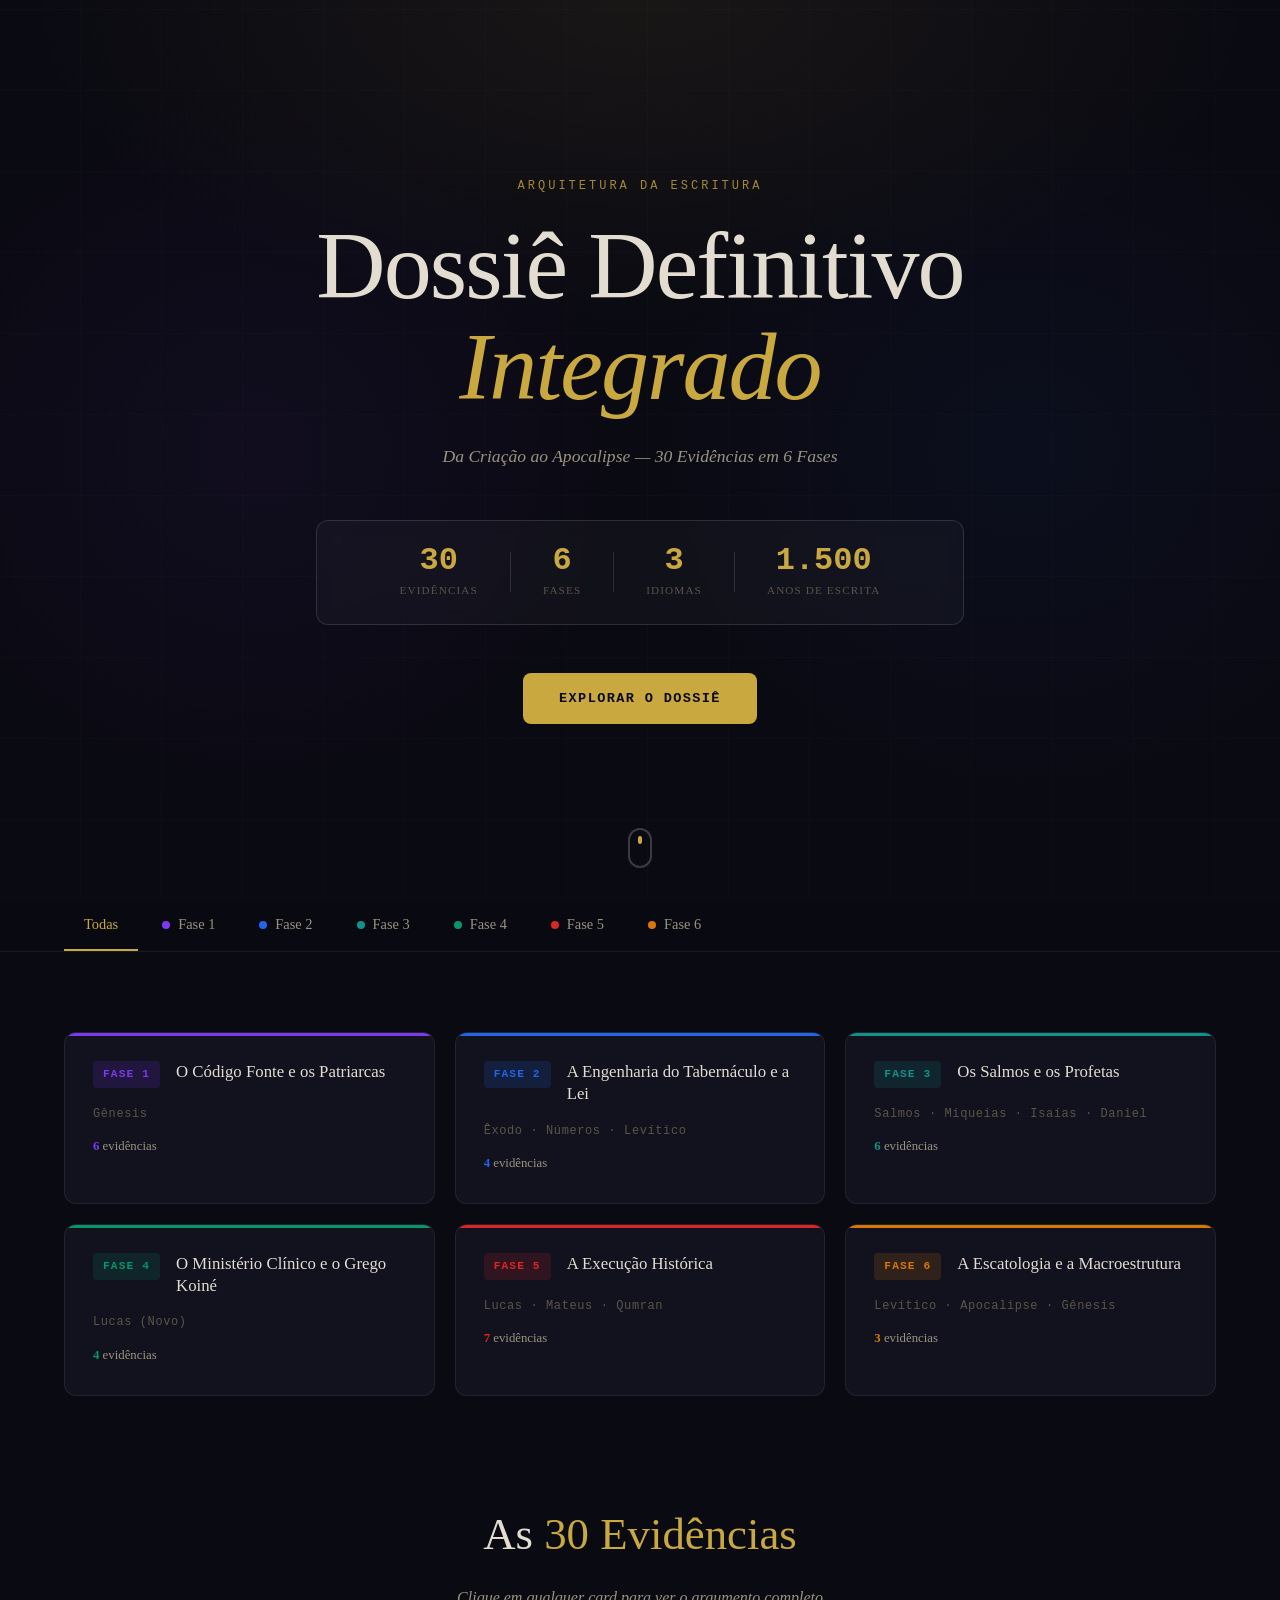
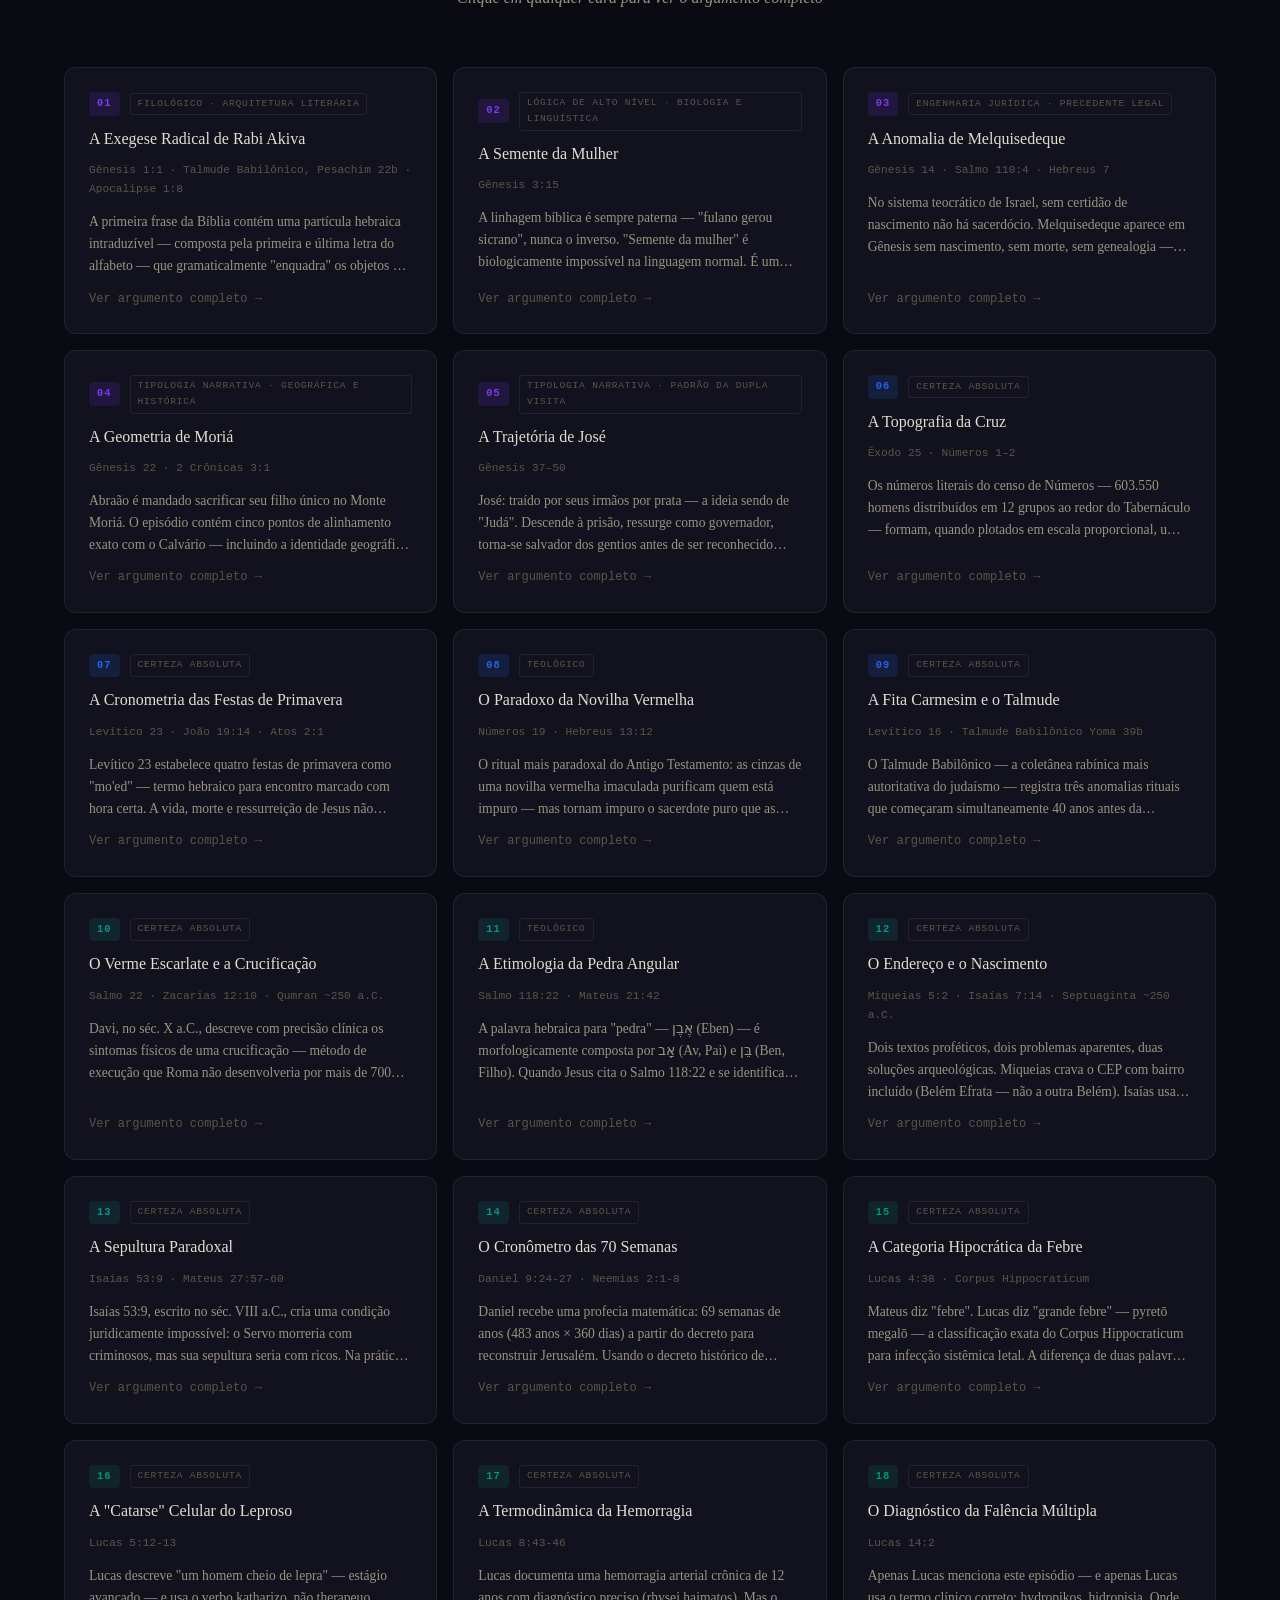
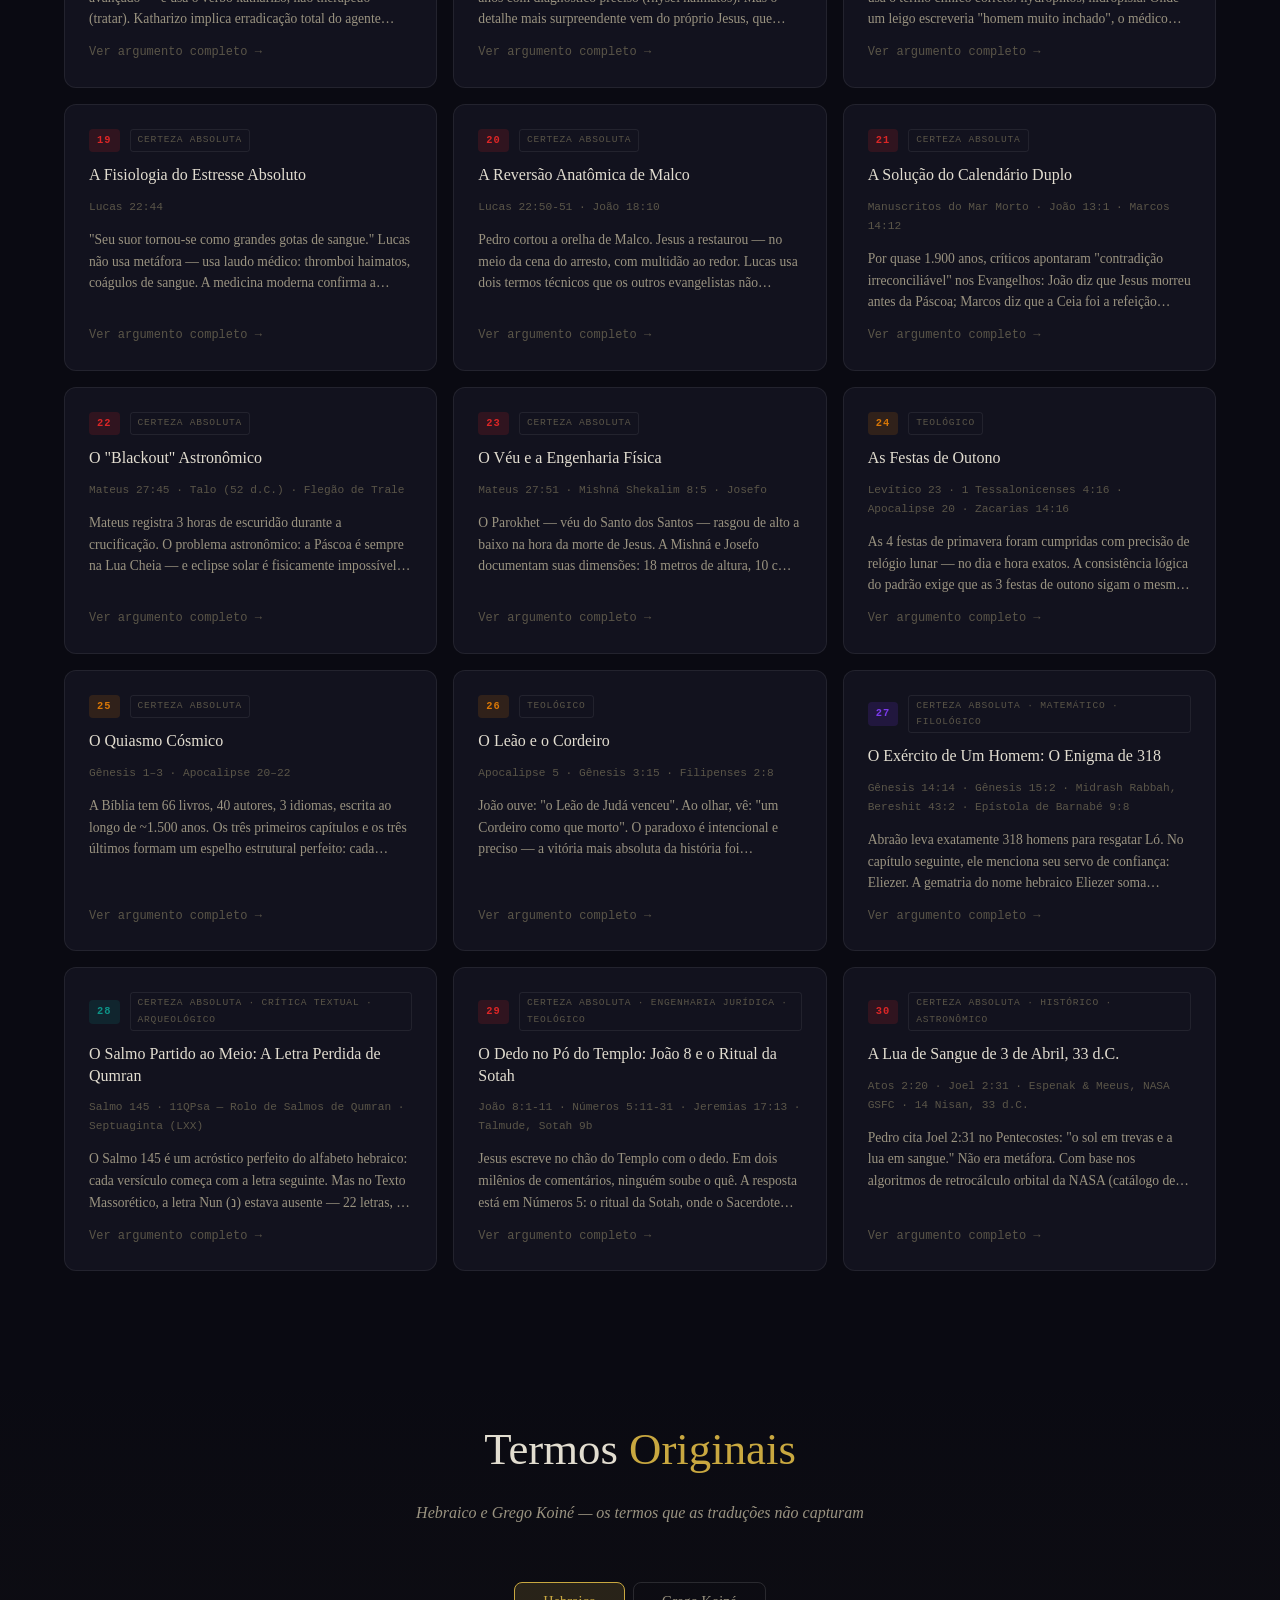
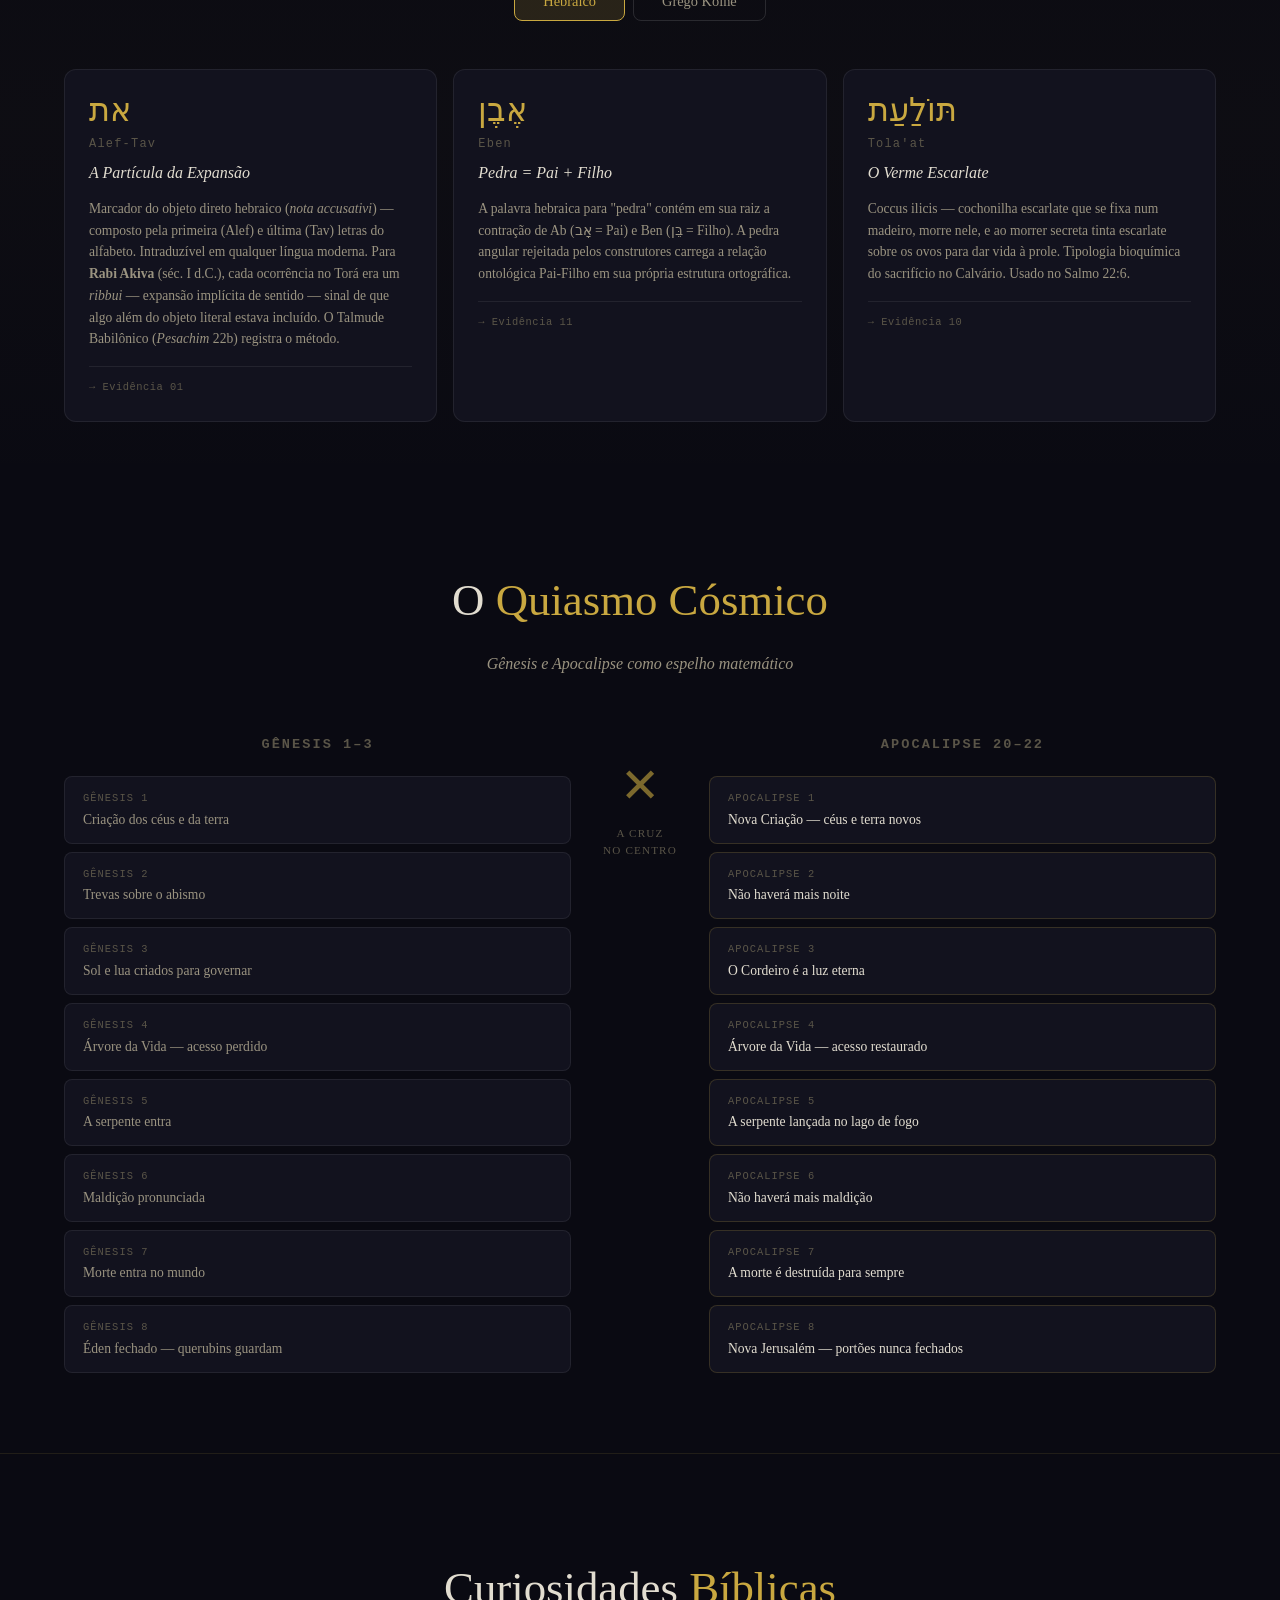
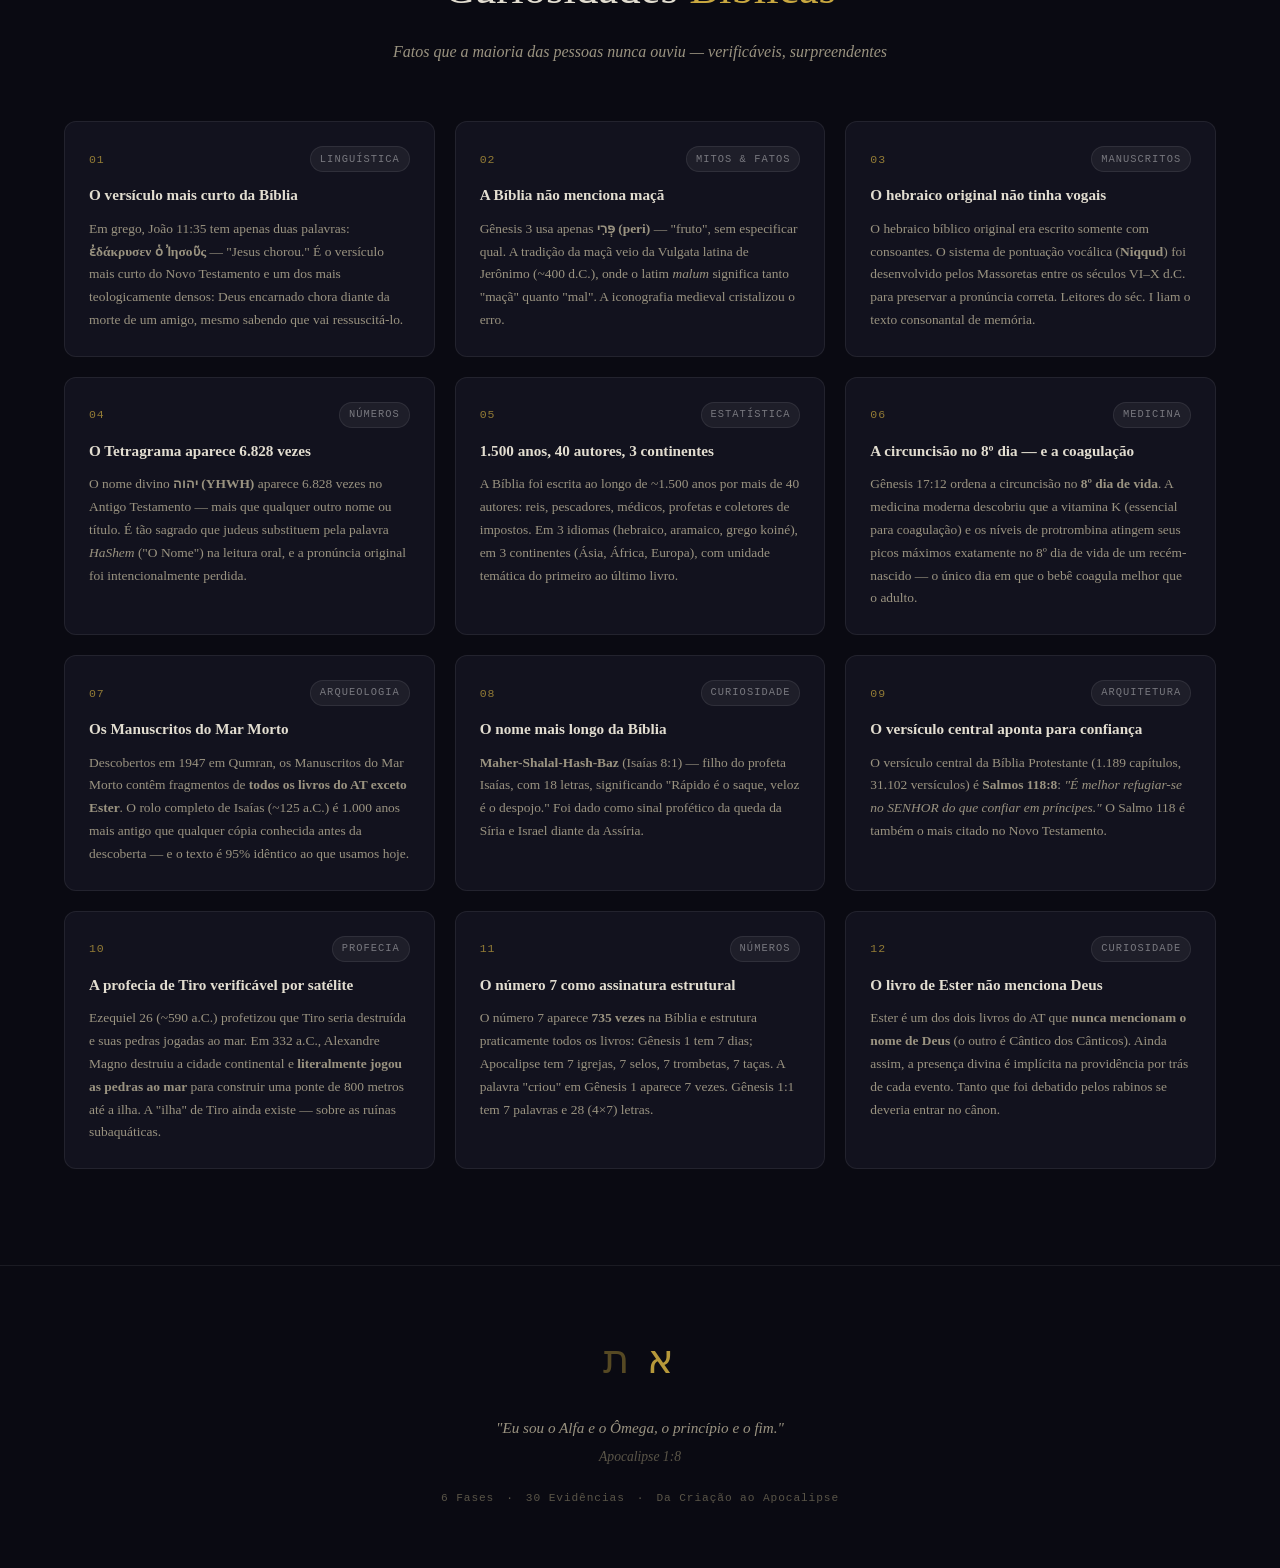
==== commit e8afe739: "feat: adiciona seção Curiosidades Bíblicas com 12 cards Co-Authored-By: Claude Sonnet 4.6 <noreply@a" ====
--- a/index.html
+++ b/index.html
@@ -148,6 +148,19 @@
     </div>
   </div>
 
+  <!-- CURIOSIDADES -->
+  <section class="curiosities-section">
+    <div class="container">
+      <div class="section-header">
+        <h2 class="section-title">Curiosidades <span class="gold">Bíblicas</span></h2>
+        <p class="section-subtitle">Fatos que a maioria das pessoas nunca ouviu — verificáveis, surpreendentes</p>
+      </div>
+      <div class="curiosities-grid" id="curiosities-grid">
+        <!-- Rendered by JS -->
+      </div>
+    </div>
+  </section>
+
   <!-- FOOTER -->
   <footer class="footer">
     <div class="container">
--- a/style.css
+++ b/style.css
@@ -1016,6 +1016,86 @@
 .ev-card:nth-child(n+11) { animation-delay: 0.22s; }
 
 /* =============================================
+   CURIOSIDADES BÍBLICAS
+   ============================================= */
+.curiosities-section {
+  padding: 6rem 0;
+  border-top: 1px solid rgba(196,169,64,0.12);
+}
+
+.curiosities-grid {
+  display: grid;
+  grid-template-columns: repeat(3, 1fr);
+  gap: 1.25rem;
+  margin-top: 3rem;
+}
+
+.curio-card {
+  background: var(--card);
+  border: 1px solid var(--border);
+  border-radius: var(--radius);
+  padding: 1.5rem;
+  display: flex;
+  flex-direction: column;
+  gap: 0.75rem;
+  transition: border-color var(--transition), background var(--transition), transform var(--transition);
+}
+
+.curio-card:hover {
+  background: var(--card-hover);
+  border-color: rgba(201,168,64,0.3);
+  transform: translateY(-3px);
+}
+
+.curio-top {
+  display: flex;
+  align-items: center;
+  justify-content: space-between;
+}
+
+.curio-num {
+  font-family: 'Courier New', monospace;
+  font-size: 0.72rem;
+  color: var(--gold);
+  letter-spacing: 0.08em;
+  opacity: 0.7;
+}
+
+.curio-tag {
+  font-family: 'Courier New', monospace;
+  font-size: 0.65rem;
+  text-transform: uppercase;
+  letter-spacing: 0.1em;
+  color: rgba(255,255,255,0.4);
+  background: rgba(255,255,255,0.05);
+  border: 1px solid rgba(255,255,255,0.08);
+  padding: 0.2rem 0.55rem;
+  border-radius: 20px;
+}
+
+.curio-title {
+  font-size: 0.95rem;
+  font-weight: 600;
+  color: var(--text);
+  line-height: 1.4;
+}
+
+.curio-body {
+  font-size: 0.84rem;
+  color: var(--text2);
+  line-height: 1.7;
+  flex: 1;
+}
+
+@media (max-width: 900px) {
+  .curiosities-grid { grid-template-columns: repeat(2, 1fr); }
+}
+
+@media (max-width: 560px) {
+  .curiosities-grid { grid-template-columns: 1fr; }
+}
+
+/* =============================================
    MODAL — REFERÊNCIAS BIBLIOGRÁFICAS
    ============================================= */
 .modal-refs-block {
